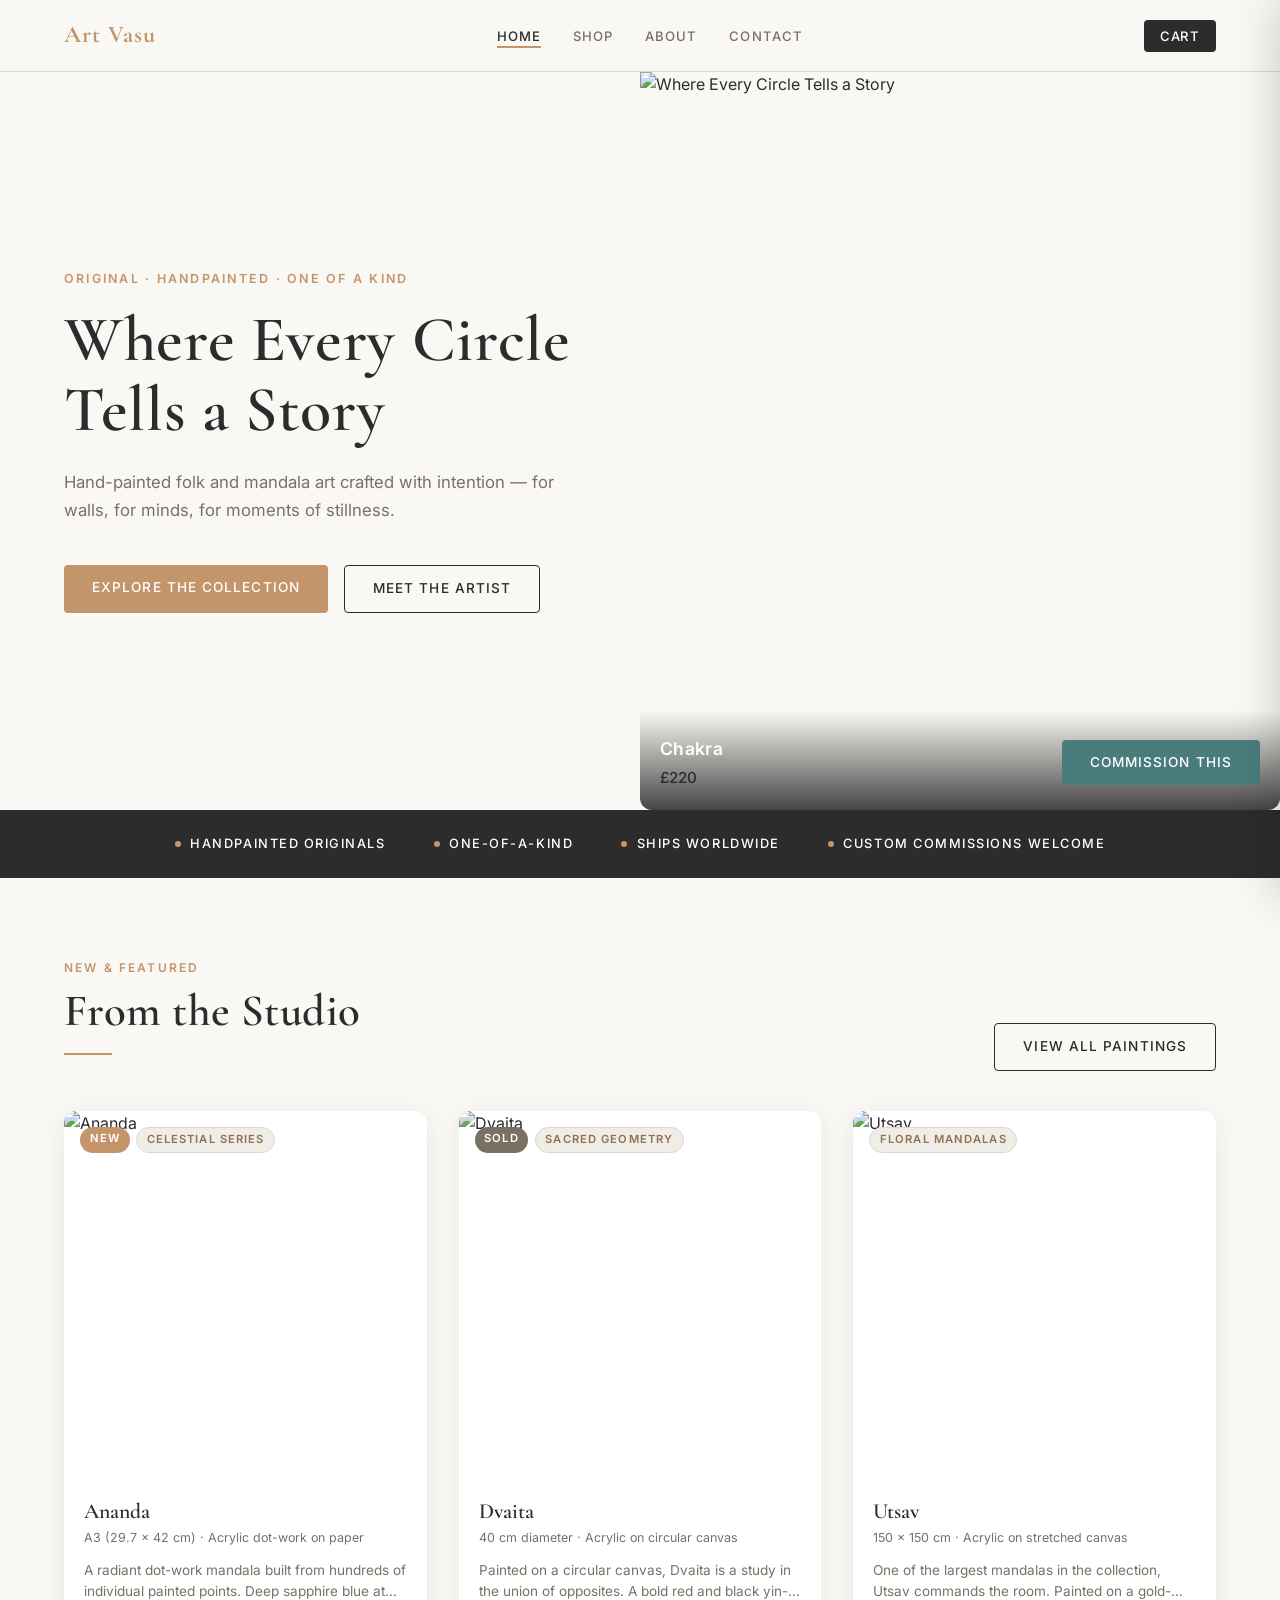
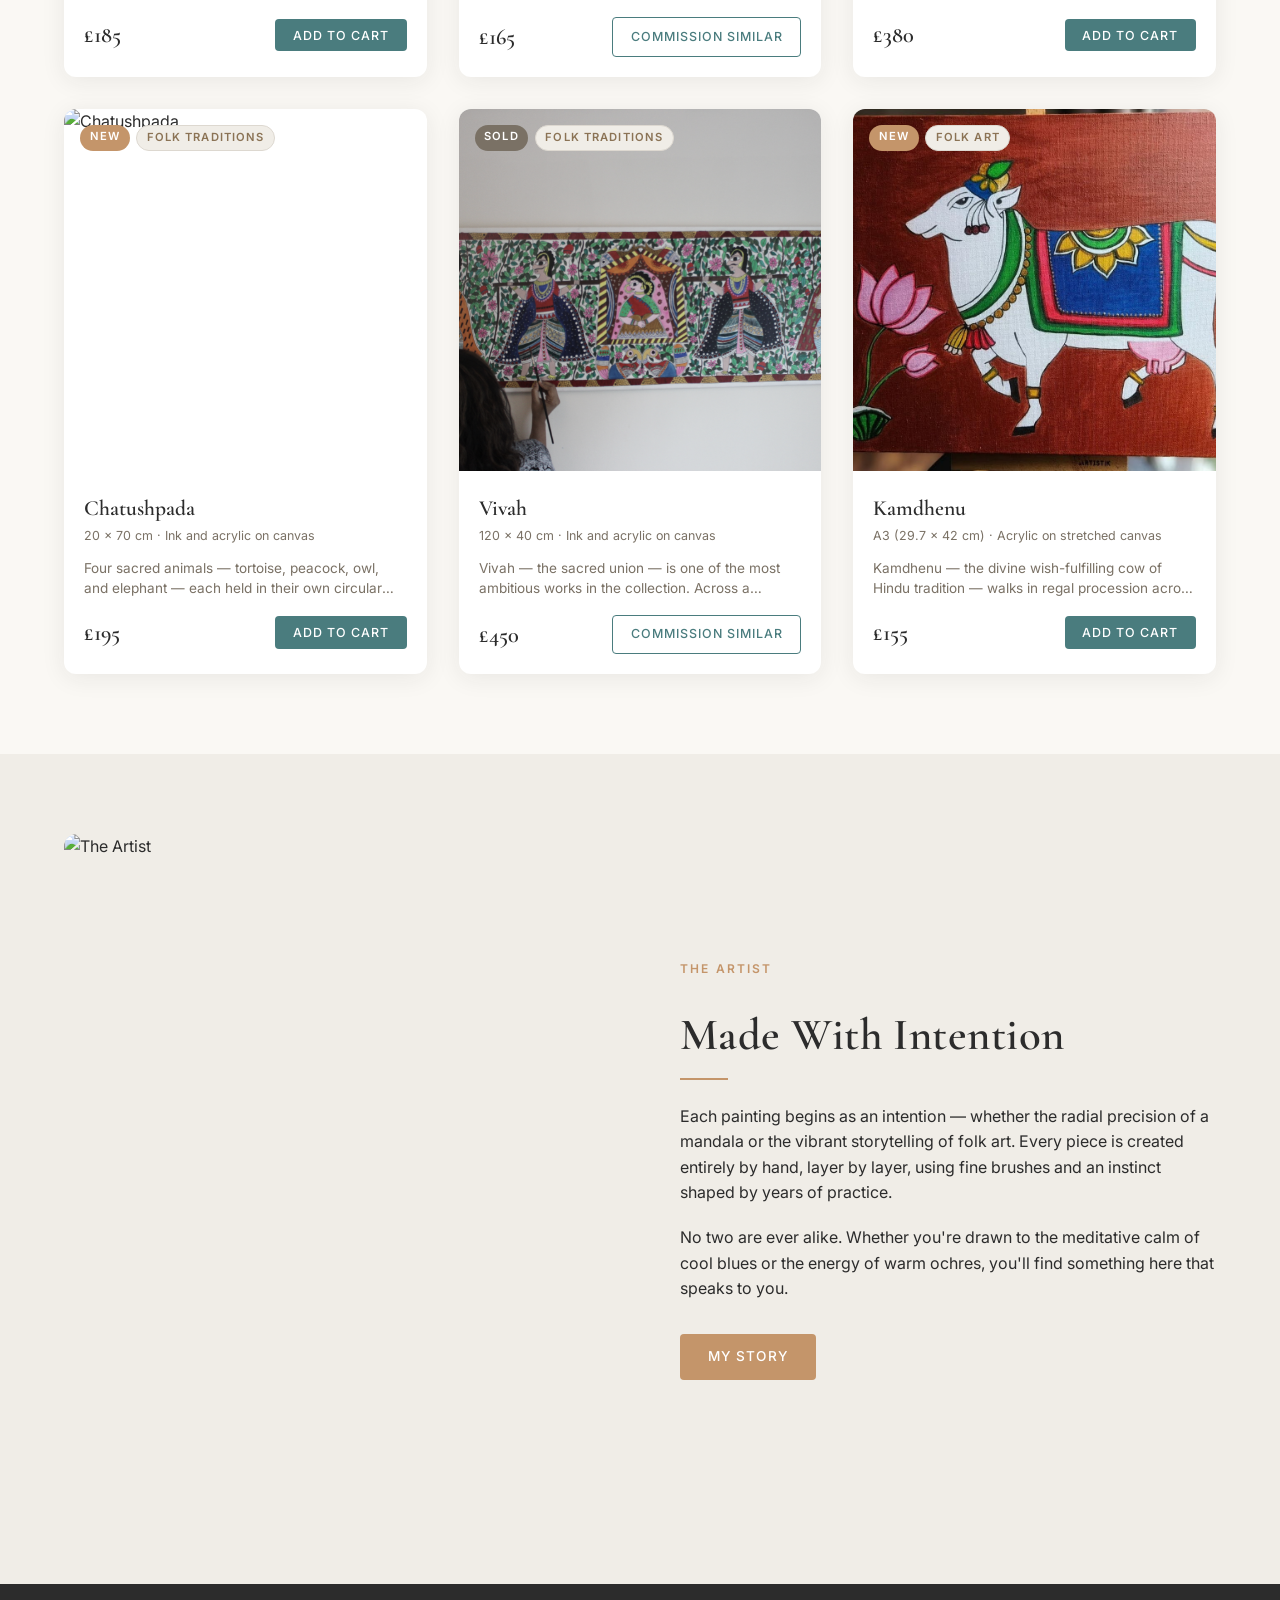
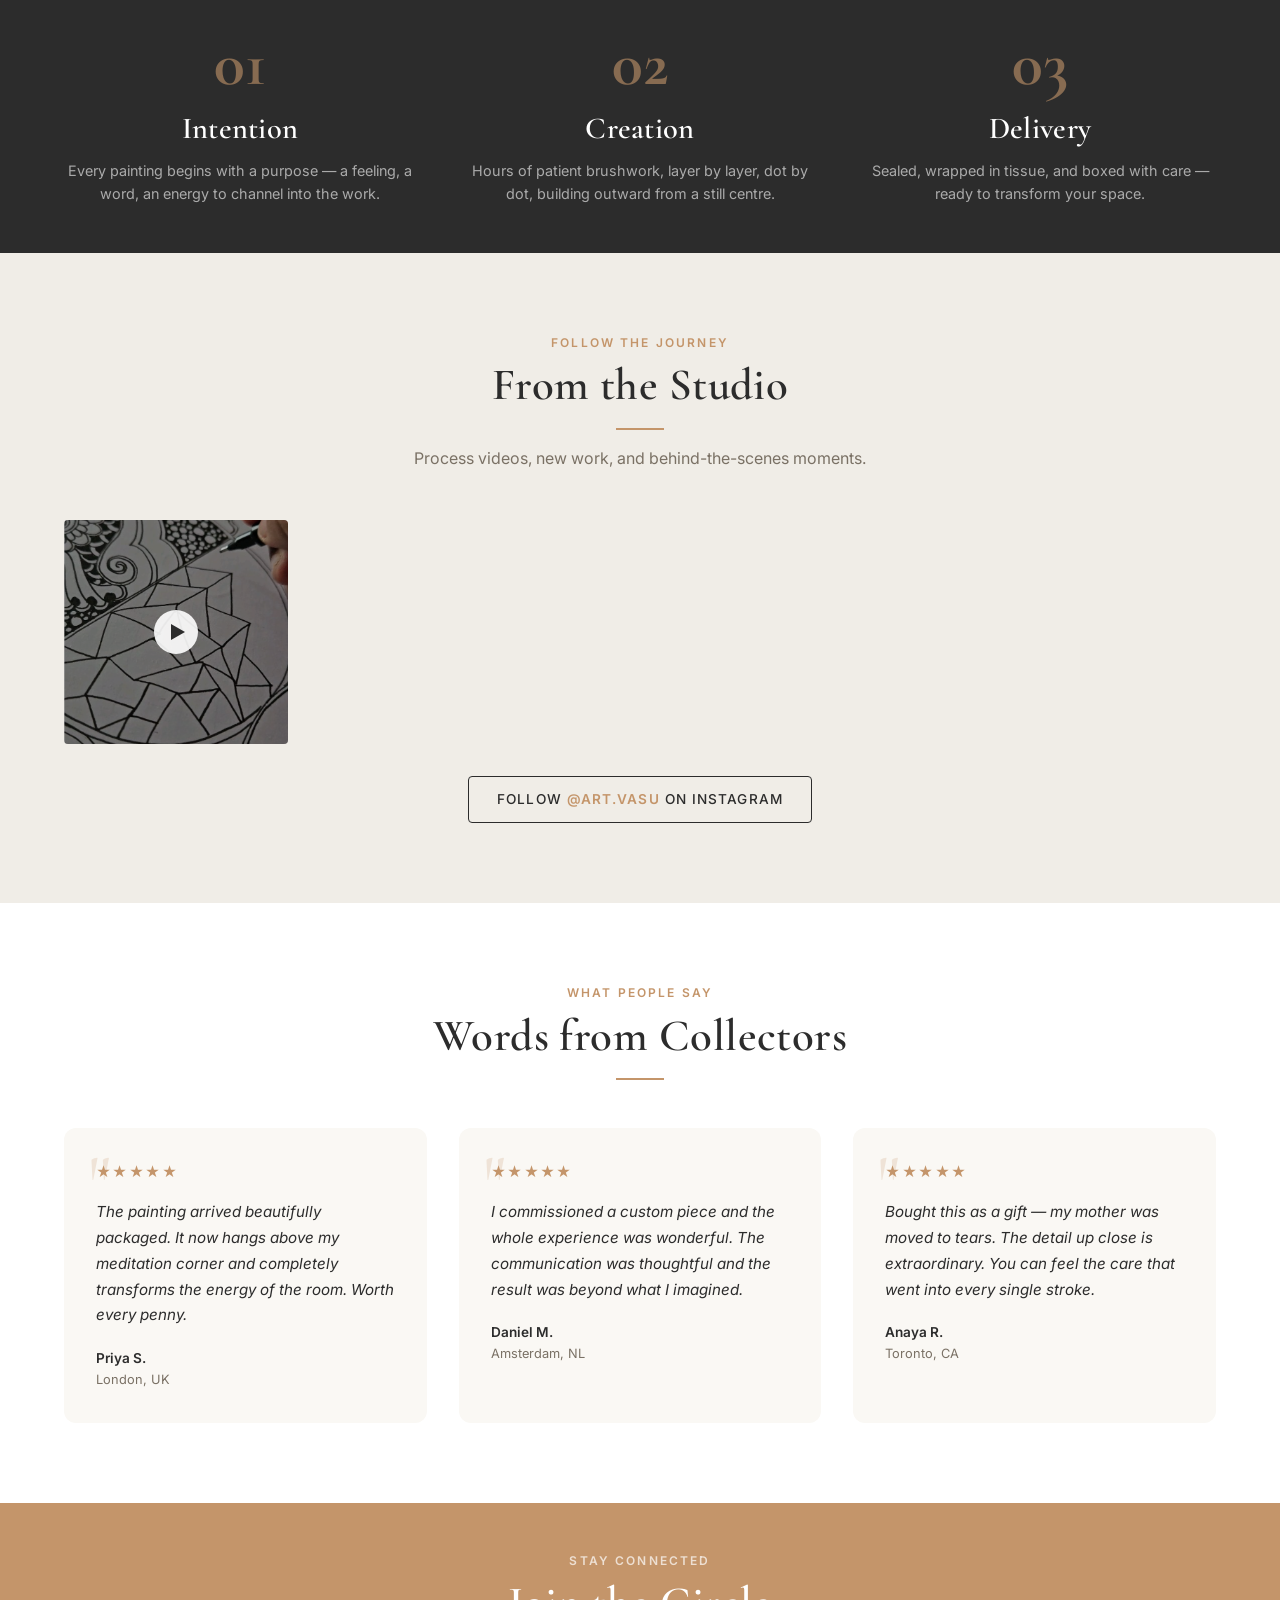
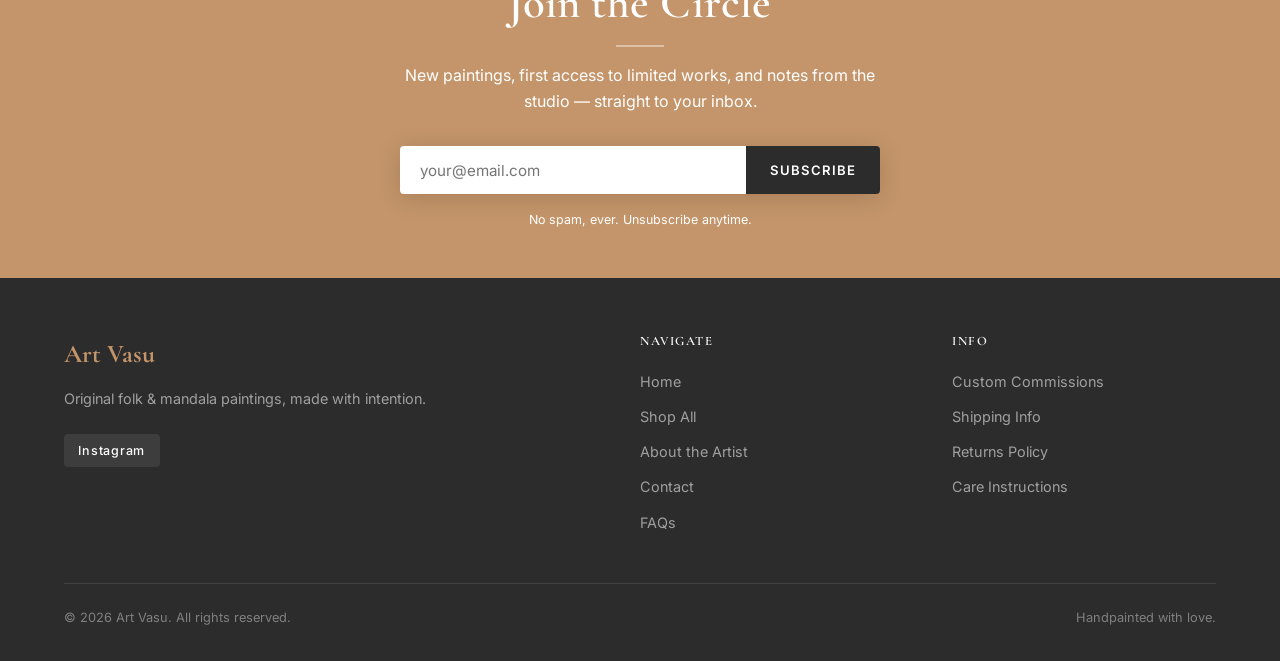
==== index.html @ 98ac6122 "Pre-populate contact form with painting details on Commission Similar click Co-Authored-By: Claude S" ====
<!DOCTYPE html>
<html lang="en">
<head>
  <meta charset="UTF-8">
  <meta name="viewport" content="width=device-width, initial-scale=1.0">
  <link rel="icon" type="image/svg+xml" href="favicon.svg">
  <title>Art Vasu — Hand-Painted Folk & Mandala Art</title>
  <meta name="description" content="Original hand-painted folk and mandala paintings by Vasu. One-of-a-kind art for your home. Ships worldwide.">
  <link rel="preconnect" href="https://fonts.googleapis.com">
  <link rel="preconnect" href="https://fonts.gstatic.com" crossorigin>
  <link href="https://fonts.googleapis.com/css2?family=Cormorant+Garamond:ital,wght@0,400;0,600;0,700;1,400;1,600&family=Inter:wght@400;500;600&display=swap" rel="stylesheet">
  <link rel="stylesheet" href="css/styles.css">
  <script src="https://identity.netlify.com/v1/netlify-identity-widget.js"></script>
</head>
<body>

<!-- ─── NAVIGATION ─────────────────────────────────────────── -->
<nav class="nav">
  <div class="nav__inner">
    <a href="index.html" class="nav__logo"><span>Art Vasu</span></a>
    <ul class="nav__links">
      <li><a href="index.html">Home</a></li>
      <li><a href="shop.html">Shop</a></li>
      <li><a href="about.html">About</a></li>
      <li><a href="contact.html">Contact</a></li>
    </ul>
    <div class="nav__actions">
      <button class="nav__cart-btn">
        <span>Cart</span>
        <span class="cart-count" data-count="0">0</span>
      </button>
      <button class="nav__burger" aria-label="Menu">
        <span></span><span></span><span></span>
      </button>
    </div>
  </div>
</nav>

<!-- Mobile nav -->
<div class="nav__mobile">
  <a href="index.html">Home</a>
  <a href="shop.html">Shop</a>
  <a href="about.html">About</a>
  <a href="contact.html">Contact</a>
  <button class="btn btn-teal" style="margin-top:1rem" onclick="document.querySelector('.nav__mobile').classList.remove('open');document.querySelector('.nav__cart-btn').click()">View Cart</button>
</div>

<div class="page-content">

  <!-- ─── HERO ───────────────────────────────────────────────── -->
  <section class="hero">
    <div class="hero__text">
      <p class="hero__eyebrow" id="hero-eyebrow">Original · Handpainted · One of a Kind</p>
      <h1 class="hero__title" id="hero-title">Where Every Circle Tells a Story</h1>
      <p class="hero__subtitle" id="hero-subtitle">Hand-painted folk and mandala art crafted with intention — for walls, for minds, for moments of stillness.</p>
      <div class="hero__ctas">
        <a href="shop.html" class="btn btn-primary">Explore the Collection</a>
        <a href="about.html" class="btn btn-secondary">Meet the Artist</a>
      </div>
    </div>
    <div class="hero__image">
      <div class="hero__painting"></div>
    </div>
  </section>

  <!-- ─── VALUE STRIP ─────────────────────────────────────────── -->
  <div class="value-strip">
    <div class="container">
      <div class="value-strip__inner" id="value-strip-inner">
        <div class="value-item"><div class="value-item__dot"></div>Handpainted Originals</div>
        <div class="value-item"><div class="value-item__dot"></div>One-of-a-Kind</div>
        <div class="value-item"><div class="value-item__dot"></div>Ships Worldwide</div>
        <div class="value-item"><div class="value-item__dot"></div>Custom Commissions Welcome</div>
      </div>
    </div>
  </div>

  <!-- ─── FEATURED PAINTINGS ──────────────────────────────────── -->
  <section class="section featured">
    <div class="container">
      <div class="section-header">
        <div class="section-header__left">
          <p class="section-header__label" id="featured-label">New &amp; Featured</p>
          <h2 id="featured-heading">From the Studio</h2>
          <div class="divider"></div>
        </div>
        <a href="shop.html" class="btn btn-secondary">View All Paintings</a>
      </div>
      <div class="paintings-grid" id="featured-grid">
        <!-- Rendered by JS -->
        <div style="color:var(--text-muted);font-size:0.9rem;padding:2rem 0;">Loading paintings…</div>
      </div>
    </div>
  </section>

  <!-- ─── ABOUT SNIPPET ────────────────────────────────────────── -->
  <section class="section about-snippet">
    <div class="container">
      <div class="about-snippet__inner">
        <div class="about-snippet__image" id="about-photo-wrap">
          <div class="about-snippet__img-placeholder">
            [ Your photo here ]
          </div>
        </div>
        <div class="about-snippet__text">
          <div class="section-header">
            <p class="section-header__label">The Artist</p>
            <h2 id="about-heading">Made With Intention</h2>
            <div class="divider"></div>
          </div>
          <p id="about-body-1">Each painting begins as an intention — whether the radial precision of a mandala or the vibrant storytelling of folk art. Every piece is created entirely by hand, layer by layer, using fine brushes and an instinct shaped by years of practice.</p>
          <p id="about-body-2">No two are ever alike. Whether you're drawn to the meditative calm of cool blues or the energy of warm ochres, you'll find something here that speaks to you.</p>
          <a href="about.html" class="btn btn-primary">My Story</a>
        </div>
      </div>
    </div>
  </section>

  <!-- ─── PROCESS STRIP ───────────────────────────────────────── -->
  <section class="section--tight process-strip">
    <div class="container">
      <div class="process-strip__inner" id="process-strip-inner">
        <div class="process-step">
          <div class="process-step__number">01</div>
          <h3>Intention</h3>
          <p>Every painting begins with a purpose — a feeling, a word, an energy to channel into the work.</p>
        </div>
        <div class="process-step">
          <div class="process-step__number">02</div>
          <h3>Creation</h3>
          <p>Hours of patient brushwork, layer by layer, dot by dot, building outward from a still centre.</p>
        </div>
        <div class="process-step">
          <div class="process-step__number">03</div>
          <h3>Delivery</h3>
          <p>Sealed, wrapped in tissue, and boxed with care — ready to transform your space.</p>
        </div>
      </div>
    </div>
  </section>

  <!-- ─── INSTAGRAM STRIP ──────────────────────────────────────── -->
  <section class="section instagram-strip">
    <div class="container">
      <div class="section-header text-center">
        <p class="section-header__label" id="instagram-label">Follow the Journey</p>
        <h2 id="instagram-heading">From the Studio</h2>
        <div class="divider divider--center"></div>
        <p class="text-muted" id="instagram-subtitle">Process videos, new work, and behind-the-scenes moments.</p>
      </div>
      <div class="instagram-grid" id="instagram-grid">
        <!-- Rendered by JS -->
      </div>
      <div class="instagram-strip__cta">
        <a href="https://www.instagram.com/art.vasu/" target="_blank" rel="noopener" class="btn btn-secondary">
          Follow <span class="instagram-strip__handle">@art.vasu</span> on Instagram
        </a>
      </div>
    </div>
  </section>

  <!-- ─── TESTIMONIALS ─────────────────────────────────────────── -->
  <section class="section testimonials">
    <div class="container">
      <div class="section-header text-center">
        <p class="section-header__label">What People Say</p>
        <h2>Words from Collectors</h2>
        <div class="divider divider--center"></div>
      </div>
      <div class="testimonials-grid" id="testimonials-grid">
        <div class="testimonial">
          <div class="testimonial__stars">★★★★★</div>
          <p class="testimonial__text">The painting arrived beautifully packaged. It now hangs above my meditation corner and completely transforms the energy of the room. Worth every penny.</p>
          <div class="testimonial__author">Priya S.</div>
          <div class="testimonial__location">London, UK</div>
        </div>
        <div class="testimonial">
          <div class="testimonial__stars">★★★★★</div>
          <p class="testimonial__text">I commissioned a custom piece and the whole experience was wonderful. The communication was thoughtful and the result was beyond what I imagined.</p>
          <div class="testimonial__author">Daniel M.</div>
          <div class="testimonial__location">Amsterdam, NL</div>
        </div>
        <div class="testimonial">
          <div class="testimonial__stars">★★★★★</div>
          <p class="testimonial__text">Bought this as a gift — my mother was moved to tears. The detail up close is extraordinary. You can feel the care that went into every single stroke.</p>
          <div class="testimonial__author">Anaya R.</div>
          <div class="testimonial__location">Toronto, CA</div>
        </div>
      </div>
    </div>
  </section>

  <!-- ─── NEWSLETTER ───────────────────────────────────────────── -->
  <section class="section--tight newsletter">
    <div class="container text-center">
      <p class="section-header__label" style="color:rgba(255,255,255,0.7)">Stay Connected</p>
      <h2 id="newsletter-heading">Join the Circle</h2>
      <div class="divider divider--center"></div>
      <p id="newsletter-subtitle">New paintings, first access to limited works, and notes from the studio — straight to your inbox.</p>
      <form class="newsletter__form">
        <input type="email" class="newsletter__input" placeholder="your@email.com" required>
        <button type="submit" class="newsletter__btn">Subscribe</button>
      </form>
      <p class="newsletter__note">No spam, ever. Unsubscribe anytime.</p>
    </div>
  </section>

</div><!-- /page-content -->

<!-- ─── FOOTER ───────────────────────────────────────────────── -->
<footer class="footer">
  <div class="container">
    <div class="footer__inner">
      <div>
        <div class="footer__brand-name"><span>Art Vasu</span></div>
        <p class="footer__tagline">Original folk & mandala paintings, made with intention.</p>
        <div class="footer__socials">
          <a href="https://www.instagram.com/art.vasu/" target="_blank" rel="noopener" class="footer__social-link">Instagram</a>
        </div>
      </div>
      <div class="footer__col">
        <h4>Navigate</h4>
        <ul>
          <li><a href="index.html">Home</a></li>
          <li><a href="shop.html">Shop All</a></li>
          <li><a href="about.html">About the Artist</a></li>
          <li><a href="contact.html">Contact</a></li>
          <li><a href="contact.html#faq">FAQs</a></li>
        </ul>
      </div>
      <div class="footer__col">
        <h4>Info</h4>
        <ul>
          <li><a href="contact.html">Custom Commissions</a></li>
          <li><a href="contact.html#faq">Shipping Info</a></li>
          <li><a href="contact.html#faq">Returns Policy</a></li>
          <li><a href="contact.html#faq">Care Instructions</a></li>
        </ul>
      </div>
    </div>
    <div class="footer__bottom">
      <span>© 2026 Art Vasu. All rights reserved.</span>
      <span>Handpainted with love.</span>
    </div>
  </div>
</footer>

<!-- ─── CART SIDEBAR ─────────────────────────────────────────── -->
<div class="cart-overlay"></div>
<aside class="cart-sidebar">
  <div class="cart-sidebar__header">
    <h2 class="cart-sidebar__title">Your Cart</h2>
    <button class="cart-close-btn">✕</button>
  </div>
  <div class="cart-items"></div>
  <div class="cart-sidebar__footer">
    <div class="cart-subtotal"><span>Subtotal</span><span>£0</span></div>
    <div class="cart-total">
      <span class="cart-total__label">Total</span>
      <span class="cart-total__amount">£0</span>
    </div>
    <button class="btn btn-teal cart-checkout-btn" onclick="showToast('Connect a payment provider (Stripe/PayPal) to enable checkout.')">
      Proceed to Checkout
    </button>
    <p class="cart-note">Shipping calculated at checkout · Secure payment</p>
  </div>
</aside>

<!-- ─── VIDEO MODAL ──────────────────────────────────────────── -->
<div class="video-modal" id="video-modal">
  <div class="video-modal__overlay" onclick="closeVideoModal()"></div>
  <div class="video-modal__content">
    <iframe id="video-modal-iframe" src="" frameborder="0" allow="autoplay; encrypted-media" allowfullscreen></iframe>
    <button class="video-modal__close" onclick="closeVideoModal()">✕</button>
  </div>
</div>

<script src="js/main.js"></script>
<script src="js/cms-loader.js"></script>
<script>
  // Load featured paintings on homepage
  async function loadFeatured() {
    try {
      const res = await fetch('data/paintings.json');
      const data = await res.json();
      const featured = data.paintings.filter(p => p.featured).slice(0, 6);
      const grid = document.getElementById('featured-grid');

      grid.innerHTML = featured.map(p => {
        const tags = [];
        if (p.new && p.available) tags.push(`<span class="tag tag--new">New</span>`);
        if (!p.available) tags.push(`<span class="tag tag--sold">Sold</span>`);
        tags.push(`<span class="tag tag--collection">${p.collection}</span>`);

        const imgEl = p.image
          ? `<img src="${p.image}" alt="${p.title}" class="painting-card__img-photo">`
          : `<div class="painting-card__img-bg" style="background:${p.gradient}"></div>`;

        const cartBtn = p.available
          ? `<button class="btn btn-teal painting-card__btn" onclick="addToCart(${JSON.stringify(p).replace(/"/g,'&quot;')})">Add to Cart</button>`
          : `<a href="contact.html?commission=${encodeURIComponent(p.title)}&collection=${encodeURIComponent(p.collection)}&size=${encodeURIComponent(p.size)}&medium=${encodeURIComponent(p.medium)}" class="btn btn-outline-teal painting-card__btn">Commission Similar</a>`;

        return `
          <div class="painting-card ${!p.available ? 'painting-card--sold' : ''}">
            <div class="painting-card__image">
              <a href="painting.html?id=${p.id}" class="painting-card__link">${imgEl}</a>
              <div class="painting-card__tags">${tags.join('')}</div>
            </div>
            <div class="painting-card__body">
              <a href="painting.html?id=${p.id}" class="painting-card__title-link">${p.title}</a>
              <div class="painting-card__meta">${p.size} · ${p.medium}</div>
              <div class="painting-card__inspiration">${p.inspiration}</div>
              <div class="painting-card__footer">
                <div class="painting-card__price">£${p.price}</div>
                ${cartBtn}
              </div>
            </div>
          </div>`;
      }).join('');
    } catch(e) {
      document.getElementById('featured-grid').innerHTML = '<p style="color:var(--text-muted)">Unable to load paintings.</p>';
    }
  }

  // Studio gallery — renders images and videos; falls back to gradient placeholders
  function renderStudioGallery(items) {
    const grid = document.getElementById('instagram-grid');
    if (!grid) return;

    if (!items || items.length === 0) {
      // Gradient placeholder fallback
      const gradients = [
        'radial-gradient(circle, #F4C97A, #C4956A, #4A7C7E)',
        'radial-gradient(circle, #e8f4f8, #4A7C7E, #2C2C2C)',
        'radial-gradient(circle, #fff3b0, #e8a000, #8B4513)',
        'radial-gradient(circle, #ffe4e8, #e8a0b0, #4a6741)',
        'radial-gradient(circle, #a8d8f0, #4a7cc8, #0a1a4a)',
      ];
      grid.innerHTML = gradients.map(g => `
        <a href="https://www.instagram.com/art.vasu/" target="_blank" rel="noopener" class="instagram-item">
          <div class="instagram-item__bg" style="background:${g}"></div>
        </a>`).join('');
      return;
    }

    grid.innerHTML = items.map(item => {
      const caption = item.caption
        ? `<div class="instagram-item__caption">${item.caption}</div>` : '';

      if (item.type === 'video') {
        const thumb = item.thumbnail
          ? `<img src="${item.thumbnail}" alt="${item.caption || 'Video'}" class="instagram-item__img">`
          : `<div class="instagram-item__bg" style="background:radial-gradient(circle,#4A7C7E,#2C2C2C)"></div>`;
        return `
          <div class="instagram-item instagram-item--video" onclick="openVideoModal('${item.url}')">
            ${thumb}
            <div class="instagram-item__play-overlay">
              <div class="instagram-item__play-icon"></div>
            </div>
            ${caption}
          </div>`;
      }

      return `
        <div class="instagram-item">
          <img src="${item.url}" alt="${item.caption || ''}" class="instagram-item__img">
          ${caption}
        </div>`;
    }).join('');
  }

  // Video modal
  function openVideoModal(embedUrl) {
    const modal = document.getElementById('video-modal');
    const iframe = document.getElementById('video-modal-iframe');
    if (!modal || !iframe) return;
    iframe.src = embedUrl + (embedUrl.includes('?') ? '&' : '?') + 'autoplay=1';
    modal.classList.add('open');
    document.body.style.overflow = 'hidden';
  }
  function closeVideoModal() {
    const modal = document.getElementById('video-modal');
    const iframe = document.getElementById('video-modal-iframe');
    if (modal) modal.classList.remove('open');
    if (iframe) iframe.src = '';
    document.body.style.overflow = '';
  }
  window.openVideoModal = openVideoModal;

  document.addEventListener('DOMContentLoaded', () => {
    loadFeatured();
    renderStudioGallery([]); // renders placeholders until home.json loads
  });
</script>
<script>
  fetch('data/home.json').then(r => r.json()).then(d => {
    // Hero
    document.getElementById('hero-eyebrow').textContent  = d.hero_eyebrow;
    document.getElementById('hero-title').textContent    = d.hero_title;
    document.getElementById('hero-subtitle').textContent = d.hero_subtitle;
    // Value strip
    if (d.value_strip) {
      document.getElementById('value-strip-inner').innerHTML =
        d.value_strip.map(item => `<div class="value-item"><div class="value-item__dot"></div>${item}</div>`).join('');
    }
    // Featured section header
    document.getElementById('featured-label').textContent   = d.featured_label;
    document.getElementById('featured-heading').textContent = d.featured_heading;
    // About snippet
    document.getElementById('about-heading').textContent = d.about_heading;
    document.getElementById('about-body-1').textContent  = d.about_body_1;
    document.getElementById('about-body-2').textContent  = d.about_body_2;
    if (d.about_photo) {
      document.getElementById('about-photo-wrap').innerHTML =
        `<img src="${d.about_photo}" alt="The Artist" style="width:100%;height:100%;object-fit:cover;border-radius:var(--radius-lg)">`;
    }
    // Process strip
    if (d.process_steps) {
      document.getElementById('process-strip-inner').innerHTML =
        d.process_steps.map((s, i) => `
          <div class="process-step">
            <div class="process-step__number">${String(i + 1).padStart(2, '0')}</div>
            <h3>${s.title}</h3>
            <p>${s.text}</p>
          </div>`).join('');
    }
    // Hero image (if set)
    if (d.hero_image) {
      const heroWrap = document.querySelector('.hero__painting');
      if (heroWrap) {
        heroWrap.style.background = 'none';
        heroWrap.classList.add('hero__painting--has-image');
        // Build overlay if a painting is linked
        const overlayPromise = d.hero_painting_id
          ? fetch('data/paintings.json').then(r => r.json()).then(pd => pd.paintings.find(p => p.id === d.hero_painting_id))
          : Promise.resolve(null);
        overlayPromise.then(p => {
          const overlayHtml = p ? `
            <div class="hero__painting-overlay">
              <div class="hero__painting-overlay-info">
                <span class="hero__painting-overlay-title">${p.title}</span>
                <span class="hero__painting-overlay-price">£${p.price}</span>
              </div>
              ${p.available
                ? `<button class="btn btn-teal hero__painting-overlay-btn" onclick="addToCart(${JSON.stringify(p).replace(/"/g,'&quot;')})">Add to Cart</button>`
                : `<a href="contact.html" class="btn btn-teal hero__painting-overlay-btn">Commission This</a>`}
            </div>` : '';
          heroWrap.innerHTML = `<img src="${d.hero_image}" alt="${d.hero_title}" style="width:100%;height:100%;object-fit:cover;border-radius:inherit;">${overlayHtml}`;
        });
      }
    }
    // Instagram section
    document.getElementById('instagram-label').textContent    = d.instagram_label;
    document.getElementById('instagram-heading').textContent  = d.instagram_heading;
    document.getElementById('instagram-subtitle').textContent = d.instagram_subtitle;
    // Studio gallery
    renderStudioGallery(d.studio_gallery || []);
    // Testimonials
    if (d.testimonials) {
      document.getElementById('testimonials-grid').innerHTML =
        d.testimonials.map(t => `
          <div class="testimonial">
            <div class="testimonial__stars">★★★★★</div>
            <p class="testimonial__text">${t.text}</p>
            <div class="testimonial__author">${t.author}</div>
            <div class="testimonial__location">${t.location}</div>
          </div>`).join('');
    }
    // Newsletter
    document.getElementById('newsletter-heading').textContent  = d.newsletter_heading;
    document.getElementById('newsletter-subtitle').textContent = d.newsletter_subtitle;
  });
</script>
<script>
  if (window.netlifyIdentity) {
    window.netlifyIdentity.on("init", user => {
      if (!user) {
        window.netlifyIdentity.on("login", () => {
          document.location.href = "/admin/";
        });
      }
    });
  }
</script>
</body>
</html>
---- css/styles.css ----
/* ============================================================
   MANDALA ART — MAIN STYLESHEET
   Palette: #FAF8F4 (bg) · #2C2C2C (text) · #8B7355 (taupe)
            #C4956A (terra) · #4A7C7E (teal)
   Fonts: Cormorant Garamond (headings) · Inter (body)
   ============================================================ */

/* ─── CSS CUSTOM PROPERTIES ─────────────────────────────────── */
:root {
  --bg:          #FAF8F4;
  --bg-soft:     #F0EDE7;
  --text:        #2C2C2C;
  --text-muted:  #7a7165;
  --taupe:       #8B7355;
  --terra:       #C4956A;
  --teal:        #4A7C7E;
  --teal-dark:   #356062;
  --white:       #FFFFFF;
  --border:      #ddd8d0;
  --shadow:      0 4px 24px rgba(44,44,44,0.08);
  --shadow-lg:   0 8px 48px rgba(44,44,44,0.14);
  --radius:      4px;
  --radius-lg:   12px;
  --max-w:       1200px;
  --nav-h:       72px;
  --transition:  0.3s ease;
}

/* ─── RESET & BASE ───────────────────────────────────────────── */
*, *::before, *::after { box-sizing: border-box; margin: 0; padding: 0; }

html { scroll-behavior: smooth; font-size: 16px; }

body {
  background: var(--bg);
  color: var(--text);
  font-family: 'Inter', sans-serif;
  line-height: 1.6;
  overflow-x: hidden;
}

img { display: block; max-width: 100%; height: auto; }
a { color: inherit; text-decoration: none; }
ul { list-style: none; }
button { cursor: pointer; border: none; background: none; font-family: inherit; }
input, textarea, select { font-family: inherit; }

/* ─── TYPOGRAPHY ─────────────────────────────────────────────── */
h1, h2, h3, h4, h5, h6 {
  font-family: 'Cormorant Garamond', serif;
  font-weight: 600;
  line-height: 1.15;
  letter-spacing: 0.01em;
}

h1 { font-size: clamp(2.4rem, 5vw, 4rem); }
h2 { font-size: clamp(1.8rem, 3.5vw, 2.8rem); }
h3 { font-size: clamp(1.3rem, 2.5vw, 1.9rem); }
h4 { font-size: 1.2rem; }

p { max-width: 65ch; }

.italic { font-style: italic; }
.text-muted { color: var(--text-muted); }
.text-center { text-align: center; }
.text-center p { margin-inline: auto; }

/* ─── UTILITIES ──────────────────────────────────────────────── */
.container { max-width: var(--max-w); margin-inline: auto; padding-inline: 1.5rem; }

.section { padding-block: 5rem; }
.section--tight { padding-block: 3rem; }

.btn {
  display: inline-block;
  padding: 0.75rem 1.75rem;
  font-family: 'Inter', sans-serif;
  font-size: 0.85rem;
  font-weight: 500;
  letter-spacing: 0.08em;
  text-transform: uppercase;
  border-radius: var(--radius);
  transition: all var(--transition);
}

.btn-primary {
  background: var(--terra);
  color: var(--white);
}
.btn-primary:hover { background: #b07d52; transform: translateY(-1px); box-shadow: 0 4px 16px rgba(196,149,106,0.35); }

.btn-secondary {
  background: transparent;
  color: var(--text);
  border: 1.5px solid var(--text);
}
.btn-secondary:hover { background: var(--text); color: var(--white); }

.btn-teal {
  background: var(--teal);
  color: var(--white);
}
.btn-teal:hover { background: var(--teal-dark); transform: translateY(-1px); }

.btn-outline-teal {
  background: transparent;
  color: var(--teal);
  border: 1.5px solid var(--teal);
}
.btn-outline-teal:hover { background: var(--teal); color: var(--white); }

.tag {
  display: inline-block;
  padding: 0.2rem 0.6rem;
  font-size: 0.7rem;
  font-weight: 600;
  letter-spacing: 0.1em;
  text-transform: uppercase;
  border-radius: 99px;
}

.tag--new { background: var(--terra); color: var(--white); }
.tag--sold { background: var(--text-muted); color: var(--white); }
.tag--collection { background: var(--bg-soft); color: var(--taupe); border: 1px solid var(--border); }

.divider {
  width: 48px;
  height: 2px;
  background: var(--terra);
  margin-block: 1rem;
}
.divider--center { margin-inline: auto; }

/* ─── NAVIGATION ─────────────────────────────────────────────── */
.nav {
  position: fixed;
  top: 0; left: 0; right: 0;
  height: var(--nav-h);
  background: rgba(250,248,244,0.95);
  backdrop-filter: blur(10px);
  border-bottom: 1px solid var(--border);
  z-index: 100;
  transition: box-shadow var(--transition);
}
.nav.scrolled { box-shadow: var(--shadow); }

.nav__inner {
  max-width: var(--max-w);
  margin-inline: auto;
  padding-inline: 1.5rem;
  height: 100%;
  display: flex;
  align-items: center;
  justify-content: space-between;
}

.nav__logo {
  font-family: 'Cormorant Garamond', serif;
  font-size: 1.5rem;
  font-weight: 700;
  letter-spacing: 0.04em;
  color: var(--text);
}
.nav__logo span { color: var(--terra); }

.nav__links {
  display: flex;
  gap: 2rem;
  align-items: center;
}

.nav__links a {
  font-size: 0.82rem;
  font-weight: 500;
  letter-spacing: 0.08em;
  text-transform: uppercase;
  color: var(--text-muted);
  transition: color var(--transition);
  position: relative;
}
.nav__links a::after {
  content: '';
  position: absolute;
  bottom: -4px; left: 0; right: 0;
  height: 1.5px;
  background: var(--terra);
  transform: scaleX(0);
  transition: transform var(--transition);
}
.nav__links a:hover, .nav__links a.active { color: var(--text); }
.nav__links a:hover::after, .nav__links a.active::after { transform: scaleX(1); }

.nav__actions { display: flex; align-items: center; gap: 1rem; }

.nav__cart-btn {
  position: relative;
  display: flex;
  align-items: center;
  gap: 0.4rem;
  padding: 0.5rem 1rem;
  background: var(--text);
  color: var(--white);
  border-radius: var(--radius);
  font-size: 0.82rem;
  font-weight: 500;
  letter-spacing: 0.06em;
  text-transform: uppercase;
  transition: background var(--transition);
}
.nav__cart-btn:hover { background: var(--taupe); }

.cart-count {
  display: inline-flex;
  align-items: center;
  justify-content: center;
  width: 18px;
  height: 18px;
  background: var(--terra);
  color: var(--white);
  font-size: 0.65rem;
  font-weight: 700;
  border-radius: 50%;
}
.cart-count[data-count="0"] { display: none; }

.nav__burger {
  display: none;
  flex-direction: column;
  gap: 5px;
  padding: 4px;
}
.nav__burger span {
  display: block;
  width: 22px;
  height: 2px;
  background: var(--text);
  border-radius: 2px;
  transition: all var(--transition);
}

/* Mobile nav */
.nav__mobile {
  display: none;
  position: fixed;
  inset: var(--nav-h) 0 0 0;
  background: var(--bg);
  flex-direction: column;
  align-items: center;
  justify-content: center;
  gap: 2rem;
  z-index: 99;
}
.nav__mobile a {
  font-family: 'Cormorant Garamond', serif;
  font-size: 2rem;
  font-weight: 600;
  color: var(--text);
  transition: color var(--transition);
}
.nav__mobile a:hover { color: var(--terra); }
.nav__mobile.open { display: flex; }

/* Page offset for fixed nav */
.page-content { padding-top: var(--nav-h); }

/* ─── HERO ───────────────────────────────────────────────────── */
.hero {
  min-height: calc(90vh - var(--nav-h));
  display: grid;
  grid-template-columns: 1fr 1fr;
  gap: 0;
  overflow: hidden;
}

.hero__text {
  display: flex;
  flex-direction: column;
  justify-content: center;
  padding: 4rem 3rem 4rem 1.5rem;
  max-width: 600px;
  margin-inline-start: auto;
}

.hero__eyebrow {
  font-size: 0.78rem;
  font-weight: 600;
  letter-spacing: 0.18em;
  text-transform: uppercase;
  color: var(--terra);
  margin-bottom: 1rem;
}

.hero__title {
  font-size: clamp(2.8rem, 5vw, 4.5rem);
  line-height: 1.08;
  margin-bottom: 1.5rem;
}

.hero__subtitle {
  font-size: 1.05rem;
  color: var(--text-muted);
  line-height: 1.7;
  margin-bottom: 2.5rem;
}

.hero__ctas { display: flex; gap: 1rem; flex-wrap: wrap; }

.hero__image {
  position: relative;
  overflow: hidden;
}

.hero__painting {
  width: 100%;
  height: 100%;
  min-height: 500px;
  background: radial-gradient(circle at 50% 50%,
    #F4C97A 0%, #C4956A 20%, #8B4513 42%,
    #4A7C7E 65%, #2a5a5c 82%, #1a3a3a 100%);
  display: flex;
  align-items: center;
  justify-content: center;
  position: relative;
}

.hero__painting::after {
  content: '';
  position: absolute;
  inset: 0;
  background: url("data:image/svg+xml,%3Csvg width='400' height='400' viewBox='0 0 400 400' xmlns='http://www.w3.org/2000/svg'%3E%3Ccircle cx='200' cy='200' r='180' fill='none' stroke='rgba(255,255,255,0.12)' stroke-width='1'/%3E%3Ccircle cx='200' cy='200' r='140' fill='none' stroke='rgba(255,255,255,0.1)' stroke-width='1'/%3E%3Ccircle cx='200' cy='200' r='100' fill='none' stroke='rgba(255,255,255,0.12)' stroke-width='1'/%3E%3Ccircle cx='200' cy='200' r='60' fill='none' stroke='rgba(255,255,255,0.15)' stroke-width='1.5'/%3E%3Ccircle cx='200' cy='200' r='30' fill='none' stroke='rgba(255,255,255,0.2)' stroke-width='2'/%3E%3C/svg%3E") center/cover no-repeat;
}

/* ─── VALUE STRIP ────────────────────────────────────────────── */
.value-strip {
  background: var(--text);
  color: var(--white);
  padding-block: 1.5rem;
}

.value-strip__inner {
  display: flex;
  justify-content: center;
  gap: 3rem;
  flex-wrap: wrap;
}

.value-item {
  display: flex;
  align-items: center;
  gap: 0.6rem;
  font-size: 0.8rem;
  font-weight: 500;
  letter-spacing: 0.12em;
  text-transform: uppercase;
}
.value-item__dot {
  width: 6px;
  height: 6px;
  background: var(--terra);
  border-radius: 50%;
}

/* ─── SECTION HEADERS ────────────────────────────────────────── */
.section-header { margin-bottom: 3rem; }
.section-header.text-center .divider { margin-inline: auto; }
.section-header__label {
  font-size: 0.75rem;
  font-weight: 600;
  letter-spacing: 0.18em;
  text-transform: uppercase;
  color: var(--terra);
  margin-bottom: 0.5rem;
}

/* ─── PAINTING CARDS ─────────────────────────────────────────── */
.paintings-grid {
  display: grid;
  grid-template-columns: repeat(auto-fill, minmax(280px, 1fr));
  gap: 2rem;
}

.painting-card {
  background: var(--white);
  border-radius: var(--radius-lg);
  overflow: hidden;
  box-shadow: var(--shadow);
  transition: transform var(--transition), box-shadow var(--transition);
}
.painting-card:hover { transform: translateY(-4px); box-shadow: var(--shadow-lg); }

.painting-card__image {
  aspect-ratio: 1;
  position: relative;
  overflow: hidden;
}

.painting-card__img-bg {
  width: 100%;
  height: 100%;
  min-height: 260px;
  transition: transform 0.5s ease;
}
.painting-card:hover .painting-card__img-bg { transform: scale(1.04); }

.painting-card__img-photo {
  width: 100%;
  height: 100%;
  min-height: 260px;
  object-fit: cover;
  display: block;
  transition: transform 0.5s ease;
}
.painting-card:hover .painting-card__img-photo { transform: scale(1.04); }

.painting-card__tags {
  position: absolute;
  top: 1rem;
  left: 1rem;
  display: flex;
  gap: 0.4rem;
  flex-wrap: wrap;
}

.painting-card__body { padding: 1.25rem; }

.painting-card__title {
  font-family: 'Cormorant Garamond', serif;
  font-size: 1.35rem;
  font-weight: 600;
  margin-bottom: 0.2rem;
}
.painting-card__meta {
  font-size: 0.78rem;
  color: var(--text-muted);
  margin-bottom: 0.75rem;
}
.painting-card__inspiration {
  font-size: 0.85rem;
  color: var(--text-muted);
  line-height: 1.5;
  margin-bottom: 1rem;
  display: -webkit-box;
  -webkit-line-clamp: 2;
  -webkit-box-orient: vertical;
  overflow: hidden;
}

.painting-card__footer {
  display: flex;
  align-items: center;
  justify-content: space-between;
  gap: 0.75rem;
}

.painting-card__price {
  font-family: 'Cormorant Garamond', serif;
  font-size: 1.4rem;
  font-weight: 600;
}

.painting-card__btn {
  padding: 0.55rem 1.1rem;
  font-size: 0.78rem;
}

.painting-card--sold .painting-card__img-bg { filter: grayscale(0.4); }
.painting-card--sold .painting-card__img-photo { filter: grayscale(0.4); }

/* ─── FEATURED SECTION ───────────────────────────────────────── */
.featured { background: var(--bg); }
.featured .section-header { display: flex; align-items: flex-end; justify-content: space-between; flex-wrap: wrap; gap: 1rem; margin-bottom: 2.5rem; }
.featured .section-header__left { margin-bottom: 0; }

/* ─── ABOUT SNIPPET ──────────────────────────────────────────── */
.about-snippet {
  background: var(--bg-soft);
}

.about-snippet__inner {
  display: grid;
  grid-template-columns: 1fr 1fr;
  gap: 5rem;
  align-items: center;
}

.about-snippet__image {
  border-radius: var(--radius-lg);
  overflow: hidden;
  aspect-ratio: 4/5;
}

.about-snippet__img-placeholder {
  width: 100%;
  height: 100%;
  min-height: 400px;
  background: radial-gradient(ellipse at 30% 30%,
    #C4956A 0%, #8B7355 35%, #4A7C7E 70%, #2C2C2C 100%);
  display: flex;
  align-items: center;
  justify-content: center;
  color: rgba(255,255,255,0.3);
  font-family: 'Cormorant Garamond', serif;
  font-size: 1rem;
  letter-spacing: 0.1em;
}

.about-snippet__text .section-header { margin-bottom: 1.5rem; }
.about-snippet__text p { margin-bottom: 1.2rem; }
.about-snippet__text p:last-of-type { margin-bottom: 2rem; }

/* ─── PROCESS STRIP ──────────────────────────────────────────── */
.process-strip { background: var(--text); color: var(--white); }

.process-strip__inner {
  display: grid;
  grid-template-columns: repeat(3, 1fr);
  gap: 3rem;
}

.process-step { text-align: center; }
.process-step__number {
  font-family: 'Cormorant Garamond', serif;
  font-size: 4rem;
  font-weight: 700;
  color: var(--terra);
  line-height: 1;
  margin-bottom: 1rem;
  opacity: 0.6;
}
.process-step h3 { color: var(--white); margin-bottom: 0.75rem; }
.process-step p { color: rgba(255,255,255,0.6); font-size: 0.9rem; margin-inline: auto; }

/* ─── INSTAGRAM STRIP ────────────────────────────────────────── */
.instagram-strip { background: var(--bg-soft); }
.instagram-strip .section-header { text-align: center; }

.instagram-grid {
  display: grid;
  grid-template-columns: repeat(5, 1fr);
  gap: 0.5rem;
}

.instagram-item {
  aspect-ratio: 1;
  border-radius: var(--radius);
  overflow: hidden;
  cursor: pointer;
  position: relative;
}

.instagram-item__bg {
  width: 100%;
  height: 100%;
  transition: transform 0.4s ease;
}

.instagram-item::after {
  content: '♡';
  position: absolute;
  inset: 0;
  background: rgba(44,44,44,0.5);
  display: flex;
  align-items: center;
  justify-content: center;
  color: white;
  font-size: 1.5rem;
  opacity: 0;
  transition: opacity var(--transition);
}
.instagram-item:hover::after { opacity: 1; }
.instagram-item:hover .instagram-item__bg { transform: scale(1.06); }

.instagram-strip__cta { text-align: center; margin-top: 2rem; }
.instagram-strip__handle { color: var(--terra); font-weight: 600; }

/* ─── TESTIMONIALS ───────────────────────────────────────────── */
.testimonials { background: var(--white); }

.testimonials-grid {
  display: grid;
  grid-template-columns: repeat(3, 1fr);
  gap: 2rem;
}

.testimonial {
  background: var(--bg);
  border-radius: var(--radius-lg);
  padding: 2rem;
  position: relative;
}
.testimonial::before {
  content: '"';
  position: absolute;
  top: 1rem;
  left: 1.5rem;
  font-family: 'Cormorant Garamond', serif;
  font-size: 5rem;
  color: var(--terra);
  opacity: 0.2;
  line-height: 1;
}

.testimonial__stars {
  color: var(--terra);
  font-size: 0.9rem;
  margin-bottom: 1rem;
  letter-spacing: 0.1em;
}

.testimonial__text {
  font-size: 0.95rem;
  line-height: 1.7;
  color: var(--text);
  margin-bottom: 1.25rem;
  font-style: italic;
}

.testimonial__author { font-weight: 600; font-size: 0.85rem; }
.testimonial__location { font-size: 0.8rem; color: var(--text-muted); }

/* ─── NEWSLETTER ─────────────────────────────────────────────── */
.newsletter { background: var(--terra); color: var(--white); text-align: center; }
.newsletter h2, .newsletter p { color: var(--white); }
.newsletter .divider { background: rgba(255,255,255,0.4); margin-inline: auto; }
#newsletter-subtitle { max-width: 480px; margin-inline: auto; }

.newsletter__form {
  display: flex;
  max-width: 480px;
  margin: 2rem auto 0;
  gap: 0;
  border-radius: var(--radius);
  overflow: hidden;
  box-shadow: 0 4px 24px rgba(0,0,0,0.15);
}
.newsletter__input {
  flex: 1;
  padding: 0.9rem 1.25rem;
  border: none;
  outline: none;
  font-size: 0.95rem;
  background: var(--white);
  color: var(--text);
}
.newsletter__btn {
  padding: 0.9rem 1.5rem;
  background: var(--text);
  color: var(--white);
  font-size: 0.82rem;
  font-weight: 600;
  letter-spacing: 0.08em;
  text-transform: uppercase;
  transition: background var(--transition);
  white-space: nowrap;
}
.newsletter__btn:hover { background: #444; }
.newsletter__note { font-size: 0.78rem; color: rgba(255,255,255,0.7); margin-top: 1rem; }

/* ─── FOOTER ─────────────────────────────────────────────────── */
.footer {
  background: var(--text);
  color: var(--white);
  padding-block: 3.5rem 2rem;
}

.footer__inner {
  display: grid;
  grid-template-columns: 2fr 1fr 1fr;
  gap: 3rem;
  margin-bottom: 3rem;
}

.footer__brand-name {
  font-family: 'Cormorant Garamond', serif;
  font-size: 1.6rem;
  font-weight: 700;
  margin-bottom: 0.75rem;
}
.footer__brand-name span { color: var(--terra); }
.footer__tagline { font-size: 0.9rem; color: rgba(255,255,255,0.55); margin-bottom: 1.5rem; }

.footer__socials { display: flex; gap: 0.75rem; flex-wrap: wrap; }
.footer__social-link {
  display: inline-block;
  padding: 0.4rem 0.9rem;
  background: rgba(255,255,255,0.08);
  border-radius: var(--radius);
  font-size: 0.78rem;
  font-weight: 500;
  letter-spacing: 0.06em;
  transition: background var(--transition);
}
.footer__social-link:hover { background: var(--terra); }

.footer__col h4 {
  color: var(--white);
  font-size: 0.8rem;
  font-weight: 600;
  letter-spacing: 0.12em;
  text-transform: uppercase;
  margin-bottom: 1.25rem;
}
.footer__col ul { display: flex; flex-direction: column; gap: 0.6rem; }
.footer__col a { font-size: 0.9rem; color: rgba(255,255,255,0.55); transition: color var(--transition); }
.footer__col a:hover { color: var(--terra); }

.footer__bottom {
  border-top: 1px solid rgba(255,255,255,0.1);
  padding-top: 1.5rem;
  display: flex;
  justify-content: space-between;
  align-items: center;
  flex-wrap: wrap;
  gap: 0.5rem;
  font-size: 0.8rem;
  color: rgba(255,255,255,0.4);
}

/* ─── CART SIDEBAR ───────────────────────────────────────────── */
.cart-overlay {
  position: fixed;
  inset: 0;
  background: rgba(44,44,44,0.5);
  z-index: 200;
  opacity: 0;
  pointer-events: none;
  transition: opacity var(--transition);
}
.cart-overlay.open { opacity: 1; pointer-events: all; }

.cart-sidebar {
  position: fixed;
  top: 0; right: 0; bottom: 0;
  width: min(420px, 100vw);
  background: var(--bg);
  z-index: 201;
  transform: translateX(100%);
  transition: transform 0.35s cubic-bezier(0.4,0,0.2,1);
  display: flex;
  flex-direction: column;
  box-shadow: -8px 0 40px rgba(0,0,0,0.15);
}
.cart-sidebar.open { transform: translateX(0); }

.cart-sidebar__header {
  display: flex;
  align-items: center;
  justify-content: space-between;
  padding: 1.5rem;
  border-bottom: 1px solid var(--border);
}
.cart-sidebar__title {
  font-family: 'Cormorant Garamond', serif;
  font-size: 1.5rem;
  font-weight: 600;
}
.cart-close-btn {
  width: 32px; height: 32px;
  display: flex; align-items: center; justify-content: center;
  border-radius: 50%;
  font-size: 1.1rem;
  color: var(--text-muted);
  transition: all var(--transition);
}
.cart-close-btn:hover { background: var(--bg-soft); color: var(--text); }

.cart-items { flex: 1; overflow-y: auto; padding: 1.5rem; }

.cart-empty {
  text-align: center;
  padding: 3rem 1rem;
}
.cart-empty__icon { font-size: 3rem; margin-bottom: 1rem; opacity: 0.3; }
.cart-empty p { color: var(--text-muted); font-size: 0.9rem; }

.cart-item {
  display: grid;
  grid-template-columns: 70px 1fr auto;
  gap: 1rem;
  align-items: start;
  padding-block: 1rem;
  border-bottom: 1px solid var(--border);
}

.cart-item__img {
  width: 70px; height: 70px;
  border-radius: var(--radius);
  overflow: hidden;
}
.cart-item__img-bg { width: 100%; height: 100%; }

.cart-item__name {
  font-family: 'Cormorant Garamond', serif;
  font-size: 1.05rem;
  font-weight: 600;
  margin-bottom: 0.2rem;
}
.cart-item__meta { font-size: 0.78rem; color: var(--text-muted); }
.cart-item__price { font-weight: 600; font-size: 0.95rem; }

.cart-item__remove {
  font-size: 0.75rem;
  color: var(--text-muted);
  text-decoration: underline;
  margin-top: 0.4rem;
  display: block;
  cursor: pointer;
}
.cart-item__remove:hover { color: #c00; }

.cart-sidebar__footer {
  border-top: 1px solid var(--border);
  padding: 1.5rem;
}
.cart-subtotal {
  display: flex;
  justify-content: space-between;
  align-items: center;
  margin-bottom: 0.5rem;
  font-size: 0.85rem;
  color: var(--text-muted);
}
.cart-total {
  display: flex;
  justify-content: space-between;
  align-items: center;
  margin-bottom: 1.5rem;
}
.cart-total__label {
  font-family: 'Cormorant Garamond', serif;
  font-size: 1.2rem;
  font-weight: 600;
}
.cart-total__amount {
  font-family: 'Cormorant Garamond', serif;
  font-size: 1.5rem;
  font-weight: 700;
  color: var(--terra);
}
.cart-checkout-btn { width: 100%; padding: 1rem; font-size: 0.9rem; border-radius: var(--radius); }
.cart-note { text-align: center; font-size: 0.75rem; color: var(--text-muted); margin-top: 0.75rem; }

/* ─── TOAST NOTIFICATIONS ────────────────────────────────────── */
.toast-container {
  position: fixed;
  bottom: 2rem;
  left: 50%;
  transform: translateX(-50%);
  z-index: 300;
  display: flex;
  flex-direction: column;
  gap: 0.5rem;
  pointer-events: none;
}

.toast {
  background: var(--text);
  color: var(--white);
  padding: 0.75rem 1.5rem;
  border-radius: 99px;
  font-size: 0.85rem;
  font-weight: 500;
  box-shadow: 0 4px 24px rgba(0,0,0,0.2);
  animation: toastIn 0.3s ease, toastOut 0.3s ease 2.5s forwards;
  white-space: nowrap;
  border-left: 3px solid var(--terra);
}

@keyframes toastIn { from { opacity: 0; transform: translateY(12px); } to { opacity: 1; transform: translateY(0); } }
@keyframes toastOut { to { opacity: 0; transform: translateY(-8px); } }

/* ─── SHOP PAGE ──────────────────────────────────────────────── */
.shop-hero {
  background: var(--bg-soft);
  padding-block: 4rem 3rem;
  text-align: center;
}
.shop-hero p { margin-inline: auto; color: var(--text-muted); }

.shop-filters {
  background: var(--white);
  border-bottom: 1px solid var(--border);
  padding-block: 1.25rem;
  position: sticky;
  top: var(--nav-h);
  z-index: 50;
}
.filter-toggle-btn {
  display: none;
}

.shop-filters__inner {
  display: flex;
  gap: 0.75rem;
  align-items: center;
  flex-wrap: nowrap;
}

.filter-group { display: flex; align-items: center; gap: 0.5rem; }
.filter-label { font-size: 0.75rem; font-weight: 600; letter-spacing: 0.1em; text-transform: uppercase; color: var(--text-muted); }

.filter-select, .sort-select {
  padding: 0.45rem 0.9rem;
  border: 1.5px solid var(--border);
  border-radius: var(--radius);
  font-size: 0.82rem;
  color: var(--text);
  background: var(--bg);
  outline: none;
  cursor: pointer;
  transition: border-color var(--transition);
}
.filter-select:focus, .sort-select:focus { border-color: var(--teal); }

.filter-btn {
  padding: 0.45rem 1rem;
  border: 1.5px solid var(--border);
  border-radius: var(--radius);
  font-size: 0.78rem;
  font-weight: 500;
  letter-spacing: 0.06em;
  color: var(--text-muted);
  background: var(--bg);
  transition: all var(--transition);
}
.filter-btn:hover, .filter-btn.active {
  border-color: var(--terra);
  color: var(--terra);
  background: rgba(196,149,106,0.06);
}

.shop-filters__sort { margin-left: auto; display: flex; align-items: center; gap: 0.5rem; }

.shop-results-count { font-size: 0.82rem; color: var(--text-muted); margin-bottom: 1.5rem; }

.shop-grid-section { padding-block: 3rem; }
.no-results { text-align: center; padding: 4rem; color: var(--text-muted); }

/* ─── ABOUT PAGE ─────────────────────────────────────────────── */
.about-hero {
  background: var(--text);
  color: var(--white);
  padding-block: 5rem;
  text-align: center;
}
.about-hero h1, .about-hero p { color: var(--white); }
.about-hero .divider { background: var(--terra); margin-inline: auto; }

.about-story__inner {
  display: grid;
  grid-template-columns: 1fr 1fr;
  gap: 5rem;
  align-items: center;
}
.about-story__text h2 { margin-bottom: 1rem; }
.about-story__text p { margin-bottom: 1.25rem; color: var(--text-muted); }

.about-photo {
  border-radius: var(--radius-lg);
  overflow: hidden;
  aspect-ratio: 4/5;
}
.about-photo-placeholder {
  width: 100%; height: 100%; min-height: 450px;
  background: linear-gradient(135deg, #C4956A 0%, #8B7355 40%, #4A7C7E 100%);
  display: flex; align-items: center; justify-content: center;
  color: rgba(255,255,255,0.4);
  font-family: 'Cormorant Garamond', serif;
  font-size: 0.9rem;
  letter-spacing: 0.15em;
  text-align: center;
  flex-direction: column;
  gap: 0.5rem;
}

.about-philosophy { background: var(--bg-soft); }
.about-philosophy blockquote {
  font-family: 'Cormorant Garamond', serif;
  font-size: clamp(1.5rem, 3vw, 2.2rem);
  font-style: italic;
  line-height: 1.4;
  max-width: 700px;
  margin-inline: auto;
  text-align: center;
  color: var(--text);
}
.about-philosophy blockquote cite {
  display: block;
  font-family: 'Inter', sans-serif;
  font-size: 0.85rem;
  font-style: normal;
  font-weight: 500;
  letter-spacing: 0.1em;
  color: var(--terra);
  margin-top: 1.5rem;
  text-transform: uppercase;
}

.process-steps {
  display: grid;
  grid-template-columns: repeat(auto-fit, minmax(200px, 1fr));
  gap: 2.5rem;
}
.process-card {
  text-align: center;
  padding: 2rem 1.5rem;
  background: var(--white);
  border-radius: var(--radius-lg);
  box-shadow: var(--shadow);
}
.process-card__icon { font-size: 2.5rem; margin-bottom: 1rem; }
.process-card h3 { font-size: 1.2rem; margin-bottom: 0.75rem; }
.process-card p { font-size: 0.88rem; color: var(--text-muted); margin-inline: auto; }

.about-facts {
  background: var(--text);
  color: var(--white);
}
.about-facts h2 { color: var(--white); text-align: center; margin-bottom: 3rem; }

.facts-grid {
  display: grid;
  grid-template-columns: repeat(auto-fill, minmax(200px, 1fr));
  gap: 1.5rem;
}
.fact-item {
  background: rgba(255,255,255,0.06);
  border-radius: var(--radius-lg);
  padding: 1.5rem;
  text-align: center;
}
.fact-item__label {
  font-size: 0.72rem;
  letter-spacing: 0.14em;
  text-transform: uppercase;
  color: var(--terra);
  font-weight: 600;
  margin-bottom: 0.5rem;
}
.fact-item__value { font-size: 0.95rem; color: rgba(255,255,255,0.8); }

/* ─── CONTACT PAGE ───────────────────────────────────────────── */
.contact-hero {
  background: var(--bg-soft);
  padding-block: 4rem;
  text-align: center;
}

.contact-layout {
  display: grid;
  grid-template-columns: 1fr 1fr;
  gap: 4rem;
  align-items: start;
}

.contact-form-section h2 { margin-bottom: 0.5rem; }
.contact-form-section > p { color: var(--text-muted); margin-bottom: 2rem; }

.form-group { margin-bottom: 1.25rem; }
.form-label {
  display: block;
  font-size: 0.8rem;
  font-weight: 600;
  letter-spacing: 0.08em;
  text-transform: uppercase;
  color: var(--text-muted);
  margin-bottom: 0.4rem;
}
.form-input, .form-select, .form-textarea {
  width: 100%;
  padding: 0.75rem 1rem;
  border: 1.5px solid var(--border);
  border-radius: var(--radius);
  font-size: 0.95rem;
  color: var(--text);
  background: var(--white);
  outline: none;
  transition: border-color var(--transition);
}
.form-input:focus, .form-select:focus, .form-textarea:focus { border-color: var(--teal); }
.form-textarea { resize: vertical; min-height: 120px; }
.form-submit { width: 100%; padding: 1rem; font-size: 0.9rem; margin-top: 0.5rem; }

.contact-info { padding-top: 1rem; }
.contact-info h3 { margin-bottom: 1.5rem; }
.contact-detail {
  display: flex;
  gap: 1rem;
  align-items: flex-start;
  padding-block: 1rem;
  border-bottom: 1px solid var(--border);
}
.contact-detail:last-of-type { border-bottom: none; }
.contact-detail__icon { font-size: 1.2rem; margin-top: 0.1rem; }
.contact-detail__text strong { display: block; font-size: 0.82rem; font-weight: 600; letter-spacing: 0.06em; text-transform: uppercase; color: var(--text-muted); margin-bottom: 0.2rem; }
.contact-detail__text span { font-size: 0.95rem; }

.contact-socials { display: flex; gap: 0.75rem; flex-wrap: wrap; margin-top: 1.5rem; }
.contact-social-btn {
  padding: 0.5rem 1rem;
  border: 1.5px solid var(--border);
  border-radius: var(--radius);
  font-size: 0.8rem;
  font-weight: 500;
  transition: all var(--transition);
}
.contact-social-btn:hover { border-color: var(--terra); color: var(--terra); }

/* FAQ */
.faq-section { background: var(--bg-soft); }
.faq-section .section-header { text-align: center; }

.faq-grid { max-width: 800px; margin-inline: auto; }

.faq-item {
  background: var(--white);
  border-radius: var(--radius-lg);
  margin-bottom: 0.75rem;
  overflow: hidden;
  box-shadow: var(--shadow);
}
.faq-question {
  display: flex;
  justify-content: space-between;
  align-items: center;
  width: 100%;
  padding: 1.25rem 1.5rem;
  text-align: left;
  font-family: 'Cormorant Garamond', serif;
  font-size: 1.15rem;
  font-weight: 600;
  color: var(--text);
  transition: color var(--transition);
  gap: 1rem;
}
.faq-question:hover { color: var(--terra); }
.faq-icon {
  flex-shrink: 0;
  width: 24px; height: 24px;
  border-radius: 50%;
  border: 1.5px solid var(--border);
  display: flex; align-items: center; justify-content: center;
  font-size: 0.9rem;
  transition: all var(--transition);
}
.faq-item.open .faq-icon { background: var(--terra); border-color: var(--terra); color: var(--white); transform: rotate(45deg); }
.faq-answer {
  max-height: 0;
  overflow: hidden;
  transition: max-height 0.35s ease, padding 0.35s ease;
}
.faq-answer-inner { padding: 0 1.5rem 1.25rem; font-size: 0.92rem; color: var(--text-muted); line-height: 1.7; }
.faq-item.open .faq-answer { max-height: 300px; }

/* ─── PAGE HEADER (reusable) ─────────────────────────────────── */
.page-header { background: var(--bg-soft); padding-block: 4rem; text-align: center; }
.page-header p { margin-inline: auto; color: var(--text-muted); }

/* ─── RESPONSIVE ─────────────────────────────────────────────── */
@media (max-width: 1024px) {
  .hero { grid-template-columns: 1fr; }
  .hero__text { max-width: 100%; padding: 4rem 1.5rem 3rem; text-align: center; }
  .hero__ctas { justify-content: center; }
  .hero__image { display: none; }
  .about-snippet__inner { grid-template-columns: 1fr; gap: 2.5rem; }
  .about-snippet__image { display: none; }
  .testimonials-grid { grid-template-columns: 1fr; gap: 1.5rem; }
  .footer__inner { grid-template-columns: 1fr 1fr; }
  .about-story__inner { grid-template-columns: 1fr; gap: 2.5rem; }
  .about-photo { display: none; }
  .contact-layout { grid-template-columns: 1fr; gap: 3rem; }
  .instagram-grid { grid-template-columns: repeat(3, 1fr); }
  .process-strip__inner { grid-template-columns: 1fr; gap: 2rem; }
  /* Keep filters in one row on tablets by hiding labels and tightening selects */
  .filter-label { display: none; }
  .shop-filters__inner { gap: 0.5rem; }
  .filter-select, .sort-select { padding: 0.4rem 0.6rem; font-size: 0.78rem; }
  .filter-btn { padding: 0.4rem 0.65rem; font-size: 0.75rem; }
}

@media (max-width: 768px) {
  :root { --nav-h: 64px; }
  .nav__links { display: none; }
  .nav__actions .btn { display: none; }
  .nav__burger { display: flex; }
  .paintings-grid { grid-template-columns: repeat(auto-fill, minmax(240px, 1fr)); gap: 1.25rem; }
  .testimonials-grid { grid-template-columns: 1fr; }
  .footer__inner { grid-template-columns: 1fr; gap: 2rem; }
  /* Mobile filter toggle */
  .filter-toggle-btn {
    display: flex;
    align-items: center;
    justify-content: space-between;
    width: 100%;
    padding: 0.65rem 1rem;
    background: var(--bg-soft);
    border: 1.5px solid var(--border);
    border-radius: var(--radius);
    font-size: 0.85rem;
    font-weight: 600;
    letter-spacing: 0.05em;
    text-transform: uppercase;
    color: var(--text);
    cursor: pointer;
  }
  .shop-filters__inner {
    display: none;
    flex-direction: column;
    gap: 0.75rem;
    padding-top: 1rem;
  }
  .shop-filters--open .shop-filters__inner {
    display: flex;
  }
  .filter-group {
    flex-wrap: wrap;
    width: 100%;
  }
  .filter-select, .sort-select { width: 100%; }
  .shop-filters__sort { margin-left: 0; width: 100%; }
  .instagram-grid { grid-template-columns: repeat(2, 1fr); }
  .facts-grid { grid-template-columns: repeat(2, 1fr); }
  .newsletter__form { flex-direction: column; border-radius: var(--radius); }
  .newsletter__input { border-radius: var(--radius) var(--radius) 0 0; }
  .newsletter__btn { border-radius: 0 0 var(--radius) var(--radius); }
}

@media (max-width: 480px) {
  .paintings-grid { grid-template-columns: 1fr; }
  .section { padding-block: 3.5rem; }
  .hero__title { font-size: 2.4rem; }
  .hero__ctas { flex-direction: column; }
  .hero__ctas .btn { text-align: center; }
  .value-strip__inner { gap: 1.5rem; }
  .instagram-grid { grid-template-columns: repeat(2, 1fr); }
}

/* ============================================================
   HERO IMAGE — CMS OVERRIDE
   ============================================================ */
.hero__painting--has-image { background: none !important; }
.hero__painting--has-image::after { display: none; }
.hero__painting--has-image img {
  width: 100%; height: 100%;
  object-fit: cover;
  border-radius: 0;
}
.hero__painting-overlay {
  position: absolute;
  bottom: 0; left: 0; right: 0;
  background: linear-gradient(to top, rgba(0,0,0,0.72) 0%, transparent 100%);
  padding: 1.5rem 1.25rem 1.25rem;
  display: flex;
  align-items: center;
  justify-content: space-between;
  gap: 1rem;
  border-radius: 0 0 var(--radius-lg) var(--radius-lg);
}
.hero__painting-overlay-info {
  display: flex;
  flex-direction: column;
  gap: 0.15rem;
}
.hero__painting-overlay-title {
  color: #fff;
  font-family: var(--font-serif);
  font-size: 1.1rem;
  font-weight: 600;
  letter-spacing: 0.02em;
}
.hero__painting-overlay-price {
  color: var(--gold);
  font-size: 0.95rem;
  font-weight: 500;
}
.hero__painting-overlay-btn {
  white-space: nowrap;
  flex-shrink: 0;
}

/* ============================================================
   STUDIO GALLERY — REAL IMAGES + VIDEOS
   ============================================================ */
.instagram-item__img {
  width: 100%; height: 100%;
  object-fit: cover;
  display: block;
  transition: transform 0.4s ease;
}
.instagram-item:hover .instagram-item__img { transform: scale(1.06); }

.instagram-item--video { cursor: pointer; }
.instagram-item__play-overlay {
  position: absolute; inset: 0;
  display: flex; align-items: center; justify-content: center;
  background: rgba(0,0,0,0.25);
  transition: background var(--transition);
}
.instagram-item--video:hover .instagram-item__play-overlay { background: rgba(0,0,0,0.4); }
.instagram-item__play-icon {
  width: 44px; height: 44px;
  background: rgba(255,255,255,0.9);
  border-radius: 50%;
  display: flex; align-items: center; justify-content: center;
}
.instagram-item__play-icon::after {
  content: '';
  display: block;
  width: 0; height: 0;
  border-style: solid;
  border-width: 8px 0 8px 14px;
  border-color: transparent transparent transparent var(--text);
  margin-left: 3px;
}
.instagram-item__caption {
  position: absolute; bottom: 0; left: 0; right: 0;
  padding: 0.5rem 0.75rem;
  background: linear-gradient(transparent, rgba(0,0,0,0.7));
  color: white;
  font-size: 0.75rem;
  opacity: 0;
  transition: opacity var(--transition);
}
.instagram-item:hover .instagram-item__caption { opacity: 1; }

/* Video modal */
.video-modal {
  display: none; position: fixed; inset: 0; z-index: 500;
  align-items: center; justify-content: center;
}
.video-modal.open { display: flex; }
.video-modal__overlay {
  position: absolute; inset: 0;
  background: rgba(0,0,0,0.85);
}
.video-modal__content {
  position: relative; z-index: 1;
  width: min(900px, 90vw);
  aspect-ratio: 16/9;
}
.video-modal__content iframe {
  width: 100%; height: 100%;
  border: none; border-radius: var(--radius-lg);
}
.video-modal__close {
  position: absolute; top: -2.5rem; right: 0;
  background: none; border: none;
  color: white; font-size: 1.5rem;
  cursor: pointer; opacity: 0.8;
}
.video-modal__close:hover { opacity: 1; }

/* ============================================================
   PAINTING CARD LINKS
   ============================================================ */
.painting-card__link {
  display: block; width: 100%; height: 100%;
}
.painting-card__title-link {
  display: block;
  font-family: 'Cormorant Garamond', serif;
  font-size: 1.35rem; font-weight: 600;
  color: var(--text);
  transition: color var(--transition);
  text-decoration: none;
}
.painting-card__title-link:hover { color: var(--terra); }

/* ============================================================
   PRODUCT PAGE — painting.html
   ============================================================ */
.breadcrumb {
  padding: 1rem 0;
  font-size: 0.8rem;
  color: var(--text-muted);
  border-bottom: 1px solid var(--border);
}
.breadcrumb a { color: var(--text-muted); transition: color var(--transition); }
.breadcrumb a:hover { color: var(--terra); }
.breadcrumb__sep { margin-inline: 0.5rem; }

.product-detail__inner {
  display: grid;
  grid-template-columns: 1fr 1fr;
  gap: 4rem;
  align-items: start;
  padding-block: 4rem;
}
.product-detail__gallery {
  position: sticky;
  top: calc(var(--nav-h) + 2rem);
}

/* Carousel */
.carousel { position: relative; }
.carousel__viewport {
  overflow: hidden;
  aspect-ratio: 1;
  border-radius: var(--radius-lg);
  background: var(--bg-soft);
}
.carousel__track {
  display: flex;
  transition: transform 0.4s cubic-bezier(0.4,0,0.2,1);
}
.carousel__slide { min-width: 100%; aspect-ratio: 1; }
.carousel__slide img {
  width: 100%; height: 100%;
  object-fit: cover; display: block;
}
.carousel__slide--gradient {
  width: 100%;
  aspect-ratio: 1;
}
.carousel__arrow {
  position: absolute; top: 50%; transform: translateY(-50%);
  width: 44px; height: 44px;
  background: rgba(255,255,255,0.85);
  backdrop-filter: blur(4px);
  border: none; border-radius: 50%;
  cursor: pointer; font-size: 1.1rem;
  display: flex; align-items: center; justify-content: center;
  box-shadow: var(--shadow);
  transition: background var(--transition), transform var(--transition);
  z-index: 2;
}
.carousel__arrow:hover { background: white; transform: translateY(-50%) scale(1.05); }
.carousel__arrow--prev { left: 0.75rem; }
.carousel__arrow--next { right: 0.75rem; }
.carousel__dots {
  display: flex; justify-content: center; gap: 0.5rem;
  margin-top: 1rem;
}
.carousel__dot {
  width: 10px; height: 10px; border-radius: 50%;
  border: 1.5px solid var(--terra); background: transparent;
  cursor: pointer; transition: background var(--transition);
  padding: 0;
}
.carousel__dot.active { background: var(--terra); }

/* Product info */
.product-detail__tags { display: flex; gap: 0.5rem; flex-wrap: wrap; margin-bottom: 1rem; }
.product-detail__title {
  font-family: 'Cormorant Garamond', serif;
  font-size: clamp(2rem, 4vw, 3rem);
  font-weight: 600; line-height: 1.1;
  margin-bottom: 0.25rem;
}
.product-detail__subtitle {
  font-size: 0.85rem; color: var(--text-muted);
  text-transform: uppercase; letter-spacing: 0.1em;
  margin-bottom: 1.5rem;
}
.product-detail__price {
  font-family: 'Cormorant Garamond', serif;
  font-size: 2.2rem; font-weight: 600;
  color: var(--terra);
  margin-bottom: 1.5rem;
}
.product-detail__meta-grid {
  display: grid; grid-template-columns: 1fr 1fr;
  gap: 1rem; margin-bottom: 1.5rem;
}
.product-detail__meta-item {}
.product-detail__meta-label {
  font-size: 0.72rem; text-transform: uppercase;
  letter-spacing: 0.12em; color: var(--text-muted);
  margin-bottom: 0.2rem;
}
.product-detail__meta-value {
  font-size: 0.95rem; font-weight: 500; color: var(--text);
}
.product-detail__colors { display: flex; gap: 0.5rem; flex-wrap: wrap; margin-bottom: 1.5rem; }
.product-color-tag {
  padding: 0.25rem 0.75rem;
  background: var(--bg-soft);
  border: 1px solid var(--border);
  border-radius: 99px;
  font-size: 0.78rem;
  text-transform: capitalize;
}
.product-detail__cart-btn { width: 100%; padding: 1rem; font-size: 0.9rem; margin-bottom: 1.5rem; }
.product-detail__divider { border: none; border-top: 1px solid var(--border); margin-block: 1.5rem; }
.product-detail__inspiration-label {
  font-size: 0.72rem; text-transform: uppercase;
  letter-spacing: 0.12em; color: var(--text-muted);
  margin-bottom: 0.75rem;
}
.product-detail__inspiration-text {
  font-family: 'Cormorant Garamond', serif;
  font-size: 1.15rem; font-style: italic;
  line-height: 1.65; color: var(--text);
}

/* Related paintings */
.related-paintings { background: var(--bg-soft); padding-block: 4rem; }
.product-not-found { text-align: center; padding-block: 6rem; }

/* Responsive — product page */
@media (max-width: 1024px) {
  .product-detail__inner { grid-template-columns: 1fr; gap: 2rem; }
  .product-detail__gallery { position: static; }
  .carousel__arrow { width: 36px; height: 36px; font-size: 0.9rem; }
}
@media (max-width: 480px) {
  .product-detail__meta-grid { grid-template-columns: 1fr; }
  .product-detail__title { font-size: 2rem; }
}
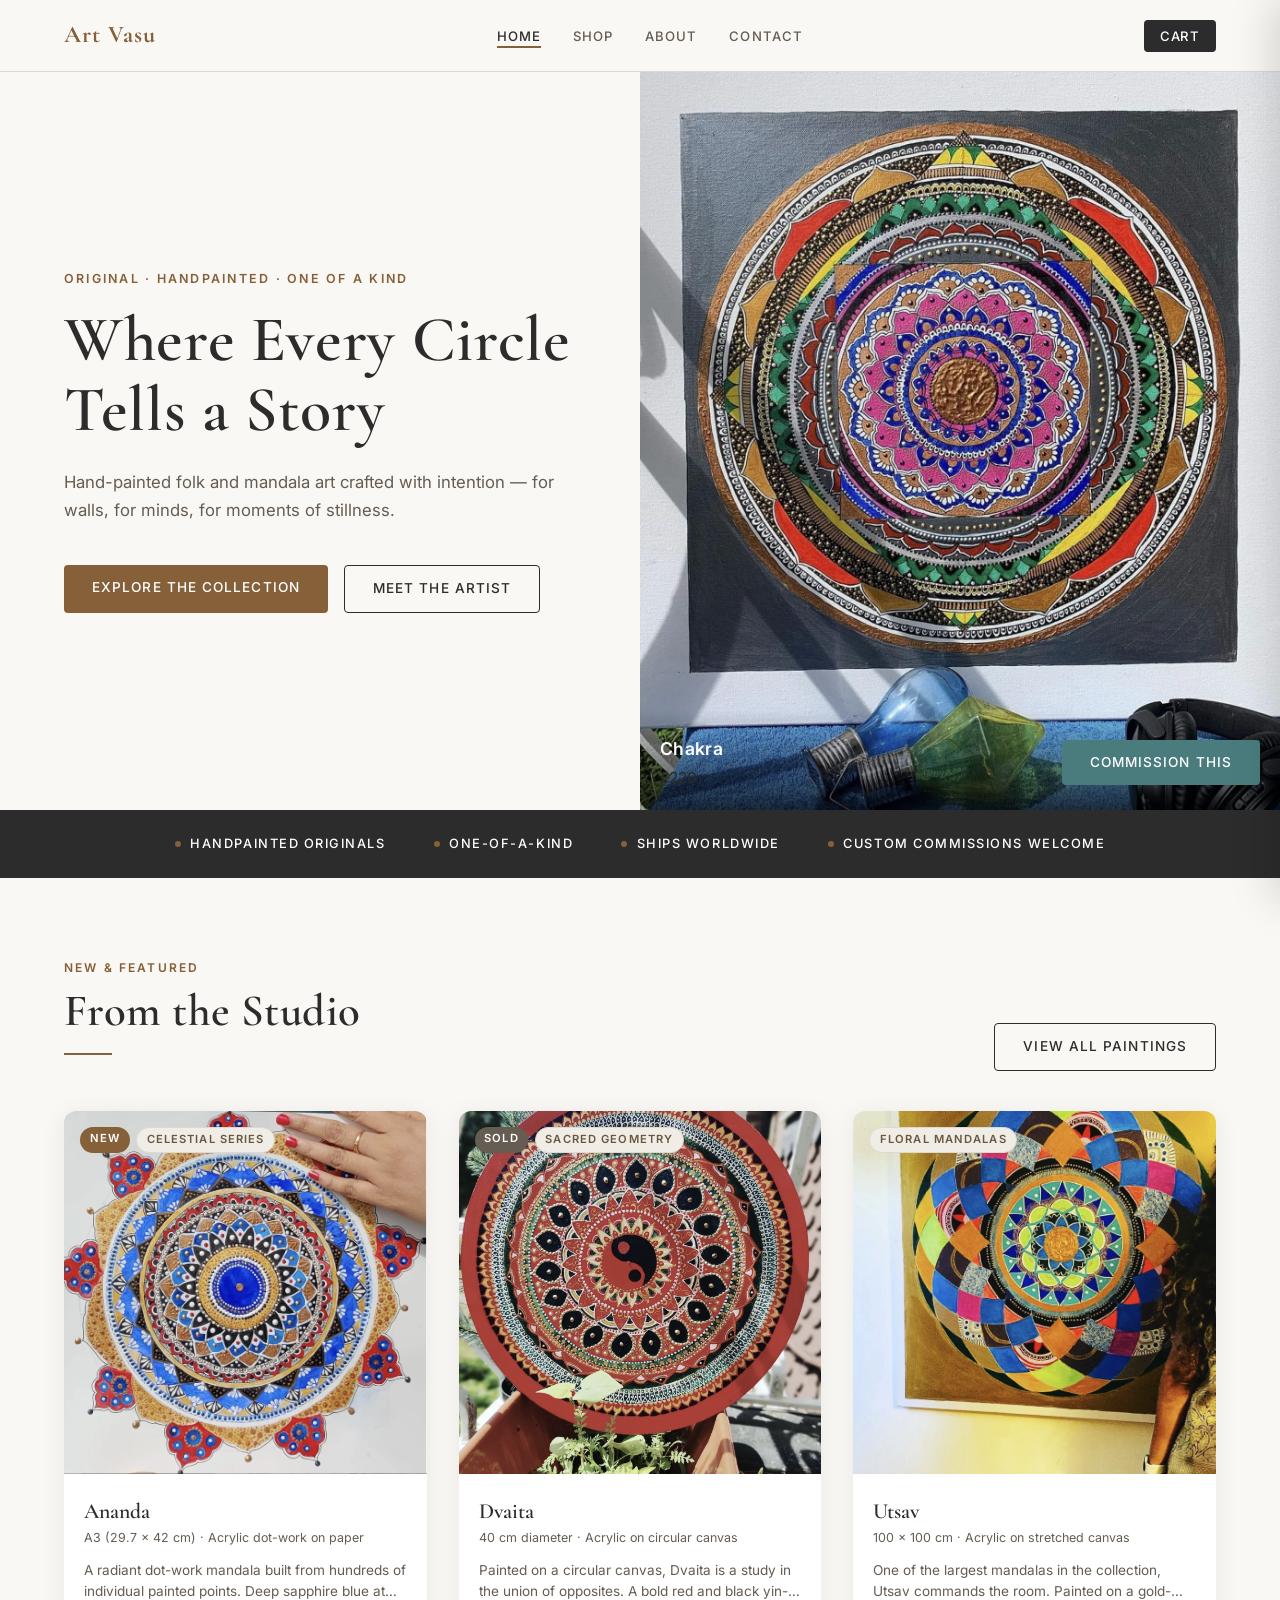
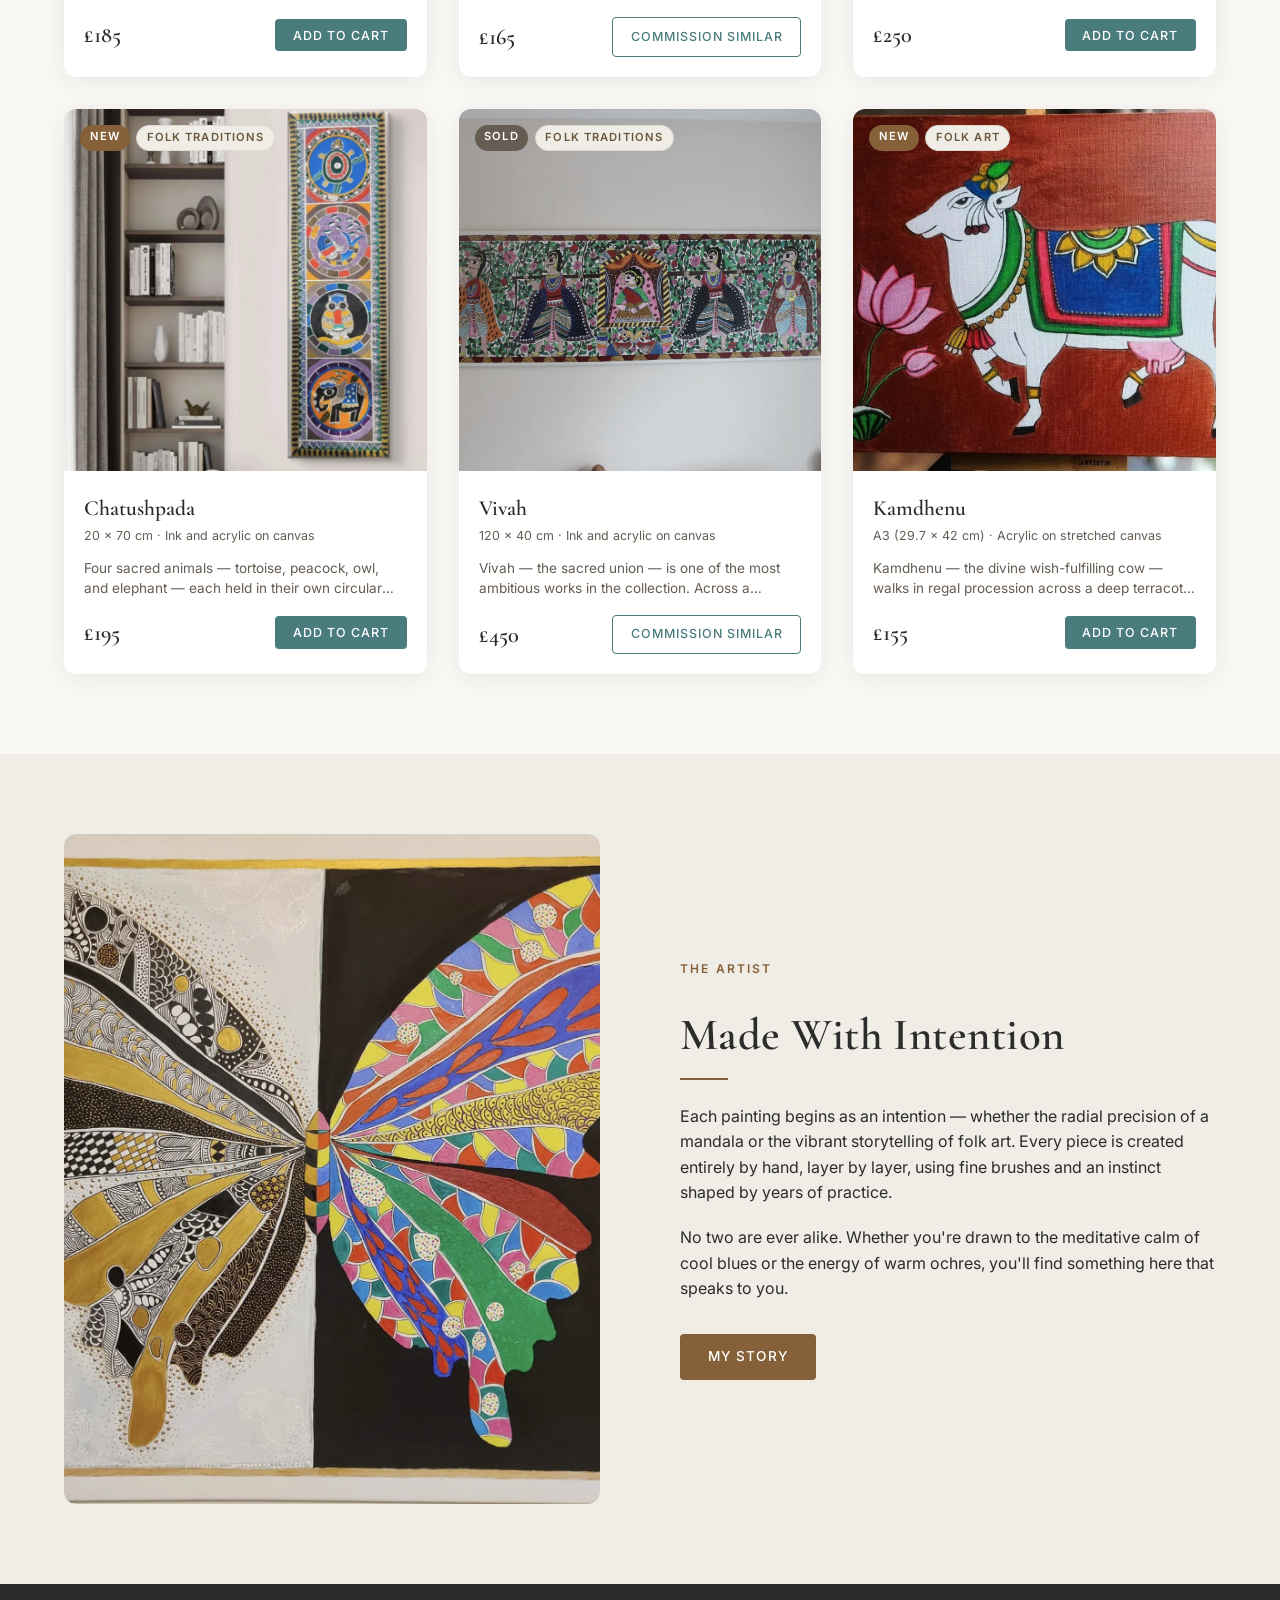
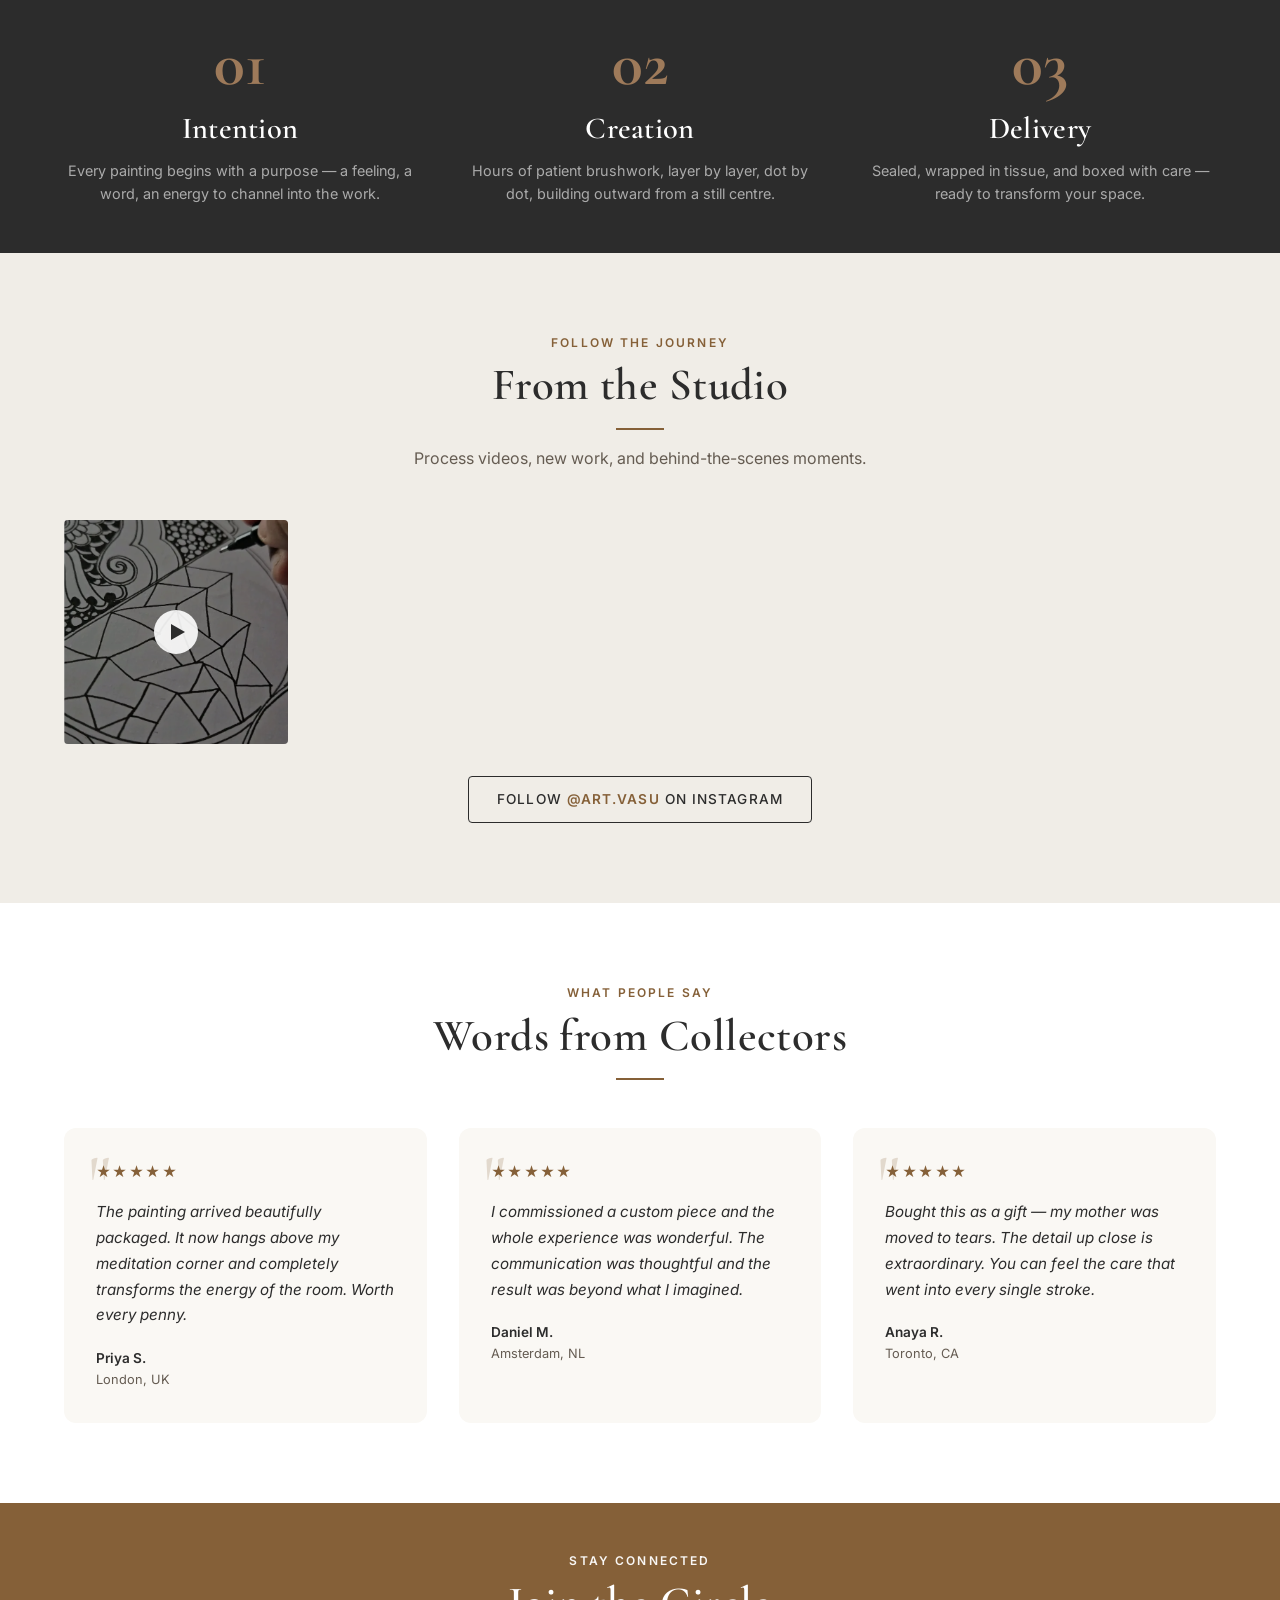
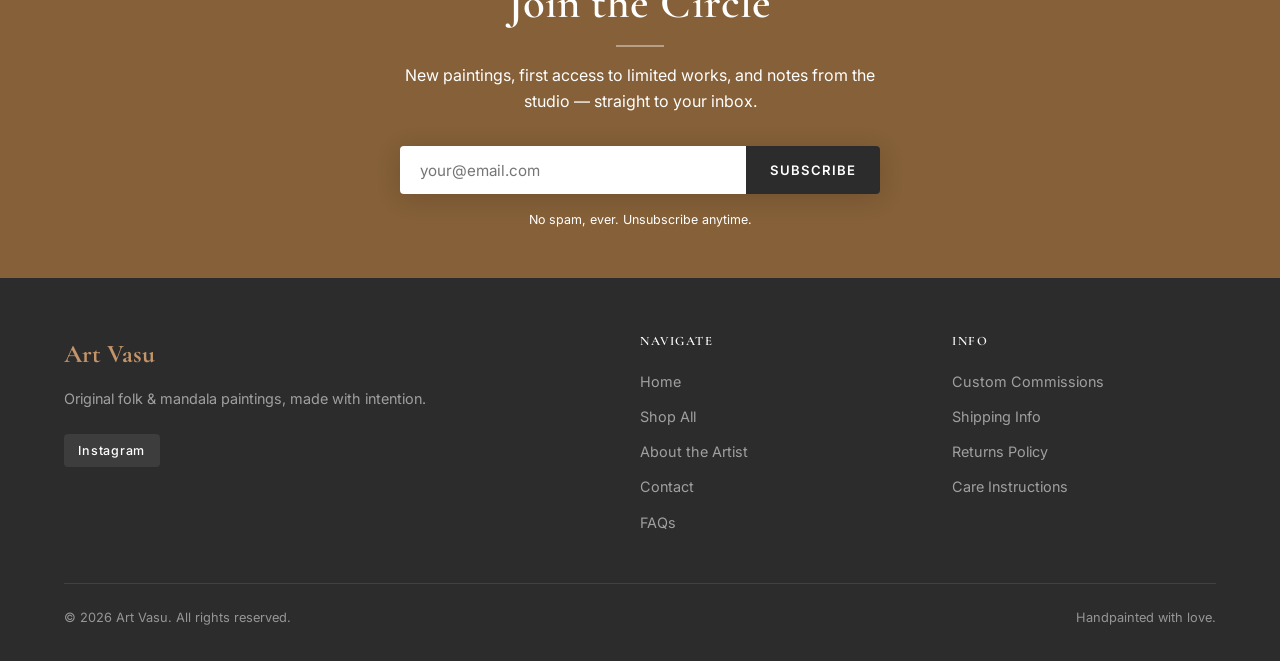
==== commit c58fd6b4: "Add Stripe checkout, migrate CMS auth to GitHub, optimize images and accessibility Wires up server-a" ====
--- a/index.html
+++ b/index.html
@@ -10,7 +10,18 @@
   <link rel="preconnect" href="https://fonts.gstatic.com" crossorigin>
   <link href="https://fonts.googleapis.com/css2?family=Cormorant+Garamond:ital,wght@0,400;0,600;0,700;1,400;1,600&family=Inter:wght@400;500;600&display=swap" rel="stylesheet">
   <link rel="stylesheet" href="css/styles.css">
-  <script src="https://identity.netlify.com/v1/netlify-identity-widget.js"></script>
+  <!-- Hero image is set via CMS (data/home.json hero_image) — update this hint if that changes -->
+  <link rel="preload" as="image" href="images/screenshot-2026-04-28-at-23.25.29.webp" fetchpriority="high">
+  <script type="application/ld+json">
+  {
+    "@context": "https://schema.org/",
+    "@type": "Organization",
+    "name": "Art Vasu",
+    "url": "https://www.artvasu.com/",
+    "logo": "https://www.artvasu.com/favicon.svg",
+    "sameAs": ["https://www.instagram.com/art.vasu/"]
+  }
+  </script>
 </head>
 <body>
 
@@ -45,7 +56,7 @@
   <button class="btn btn-teal" style="margin-top:1rem" onclick="document.querySelector('.nav__mobile').classList.remove('open');document.querySelector('.nav__cart-btn').click()">View Cart</button>
 </div>
 
-<div class="page-content">
+<main class="page-content">
 
   <!-- ─── HERO ───────────────────────────────────────────────── -->
   <section class="hero">
@@ -193,7 +204,7 @@
   <!-- ─── NEWSLETTER ───────────────────────────────────────────── -->
   <section class="section--tight newsletter">
     <div class="container text-center">
-      <p class="section-header__label" style="color:rgba(255,255,255,0.7)">Stay Connected</p>
+      <p class="section-header__label" style="color:rgba(255,255,255,0.95)">Stay Connected</p>
       <h2 id="newsletter-heading">Join the Circle</h2>
       <div class="divider divider--center"></div>
       <p id="newsletter-subtitle">New paintings, first access to limited works, and notes from the studio — straight to your inbox.</p>
@@ -205,7 +216,7 @@
     </div>
   </section>
 
-</div><!-- /page-content -->
+</main><!-- /page-content -->
 
 <!-- ─── FOOTER ───────────────────────────────────────────────── -->
 <footer class="footer">
@@ -219,7 +230,7 @@
         </div>
       </div>
       <div class="footer__col">
-        <h4>Navigate</h4>
+        <h3>Navigate</h3>
         <ul>
           <li><a href="index.html">Home</a></li>
           <li><a href="shop.html">Shop All</a></li>
@@ -229,7 +240,7 @@
         </ul>
       </div>
       <div class="footer__col">
-        <h4>Info</h4>
+        <h3>Info</h3>
         <ul>
           <li><a href="contact.html">Custom Commissions</a></li>
           <li><a href="contact.html#faq">Shipping Info</a></li>
@@ -259,7 +270,12 @@
       <span class="cart-total__label">Total</span>
       <span class="cart-total__amount">£0</span>
     </div>
-    <button class="btn btn-teal cart-checkout-btn" onclick="showToast('Connect a payment provider (Stripe/PayPal) to enable checkout.')">
+    <select class="form-select cart-region" aria-label="Shipping region">
+      <option value="uk">Ship to UK</option>
+      <option value="europe">Ship to Europe</option>
+      <option value="international">Ship internationally</option>
+    </select>
+    <button class="btn btn-teal cart-checkout-btn">
       Proceed to Checkout
     </button>
     <p class="cart-note">Shipping calculated at checkout · Secure payment</p>
@@ -276,6 +292,7 @@
 </div>
 
 <script src="js/main.js"></script>
+<script src="js/checkout.js"></script>
 <script src="js/cms-loader.js"></script>
 <script>
   // Load featured paintings on homepage
@@ -293,7 +310,7 @@
         tags.push(`<span class="tag tag--collection">${p.collection}</span>`);
 
         const imgEl = p.image
-          ? `<img src="${p.image}" alt="${p.title}" class="painting-card__img-photo">`
+          ? `<img src="${p.image}" alt="${p.title}" class="painting-card__img-photo" loading="lazy" decoding="async">`
           : `<div class="painting-card__img-bg" style="background:${p.gradient}"></div>`;
 
         const cartBtn = p.available
@@ -349,7 +366,7 @@
 
       if (item.type === 'video') {
         const thumb = item.thumbnail
-          ? `<img src="${item.thumbnail}" alt="${item.caption || 'Video'}" class="instagram-item__img">`
+          ? `<img src="${item.thumbnail}" alt="${item.caption || 'Video'}" class="instagram-item__img" loading="lazy" decoding="async">`
           : `<div class="instagram-item__bg" style="background:radial-gradient(circle,#4A7C7E,#2C2C2C)"></div>`;
         return `
           <div class="instagram-item instagram-item--video" onclick="openVideoModal('${item.url}')">
@@ -363,7 +380,7 @@
 
       return `
         <div class="instagram-item">
-          <img src="${item.url}" alt="${item.caption || ''}" class="instagram-item__img">
+          <img src="${item.url}" alt="${item.caption || ''}" class="instagram-item__img" loading="lazy" decoding="async">
           ${caption}
         </div>`;
     }).join('');
@@ -412,7 +429,7 @@
     document.getElementById('about-body-2').textContent  = d.about_body_2;
     if (d.about_photo) {
       document.getElementById('about-photo-wrap').innerHTML =
-        `<img src="${d.about_photo}" alt="The Artist" style="width:100%;height:100%;object-fit:cover;border-radius:var(--radius-lg)">`;
+        `<img src="${d.about_photo}" alt="The Artist" style="width:100%;height:100%;object-fit:cover;border-radius:var(--radius-lg)" loading="lazy" decoding="async">`;
     }
     // Process strip
     if (d.process_steps) {
@@ -443,9 +460,9 @@
               </div>
               ${p.available
                 ? `<button class="btn btn-teal hero__painting-overlay-btn" onclick="addToCart(${JSON.stringify(p).replace(/"/g,'&quot;')})">Add to Cart</button>`
-                : `<a href="contact.html" class="btn btn-teal hero__painting-overlay-btn">Commission This</a>`}
+                : `<a href="contact.html?commission=${encodeURIComponent(p.title)}&collection=${encodeURIComponent(p.collection)}&size=${encodeURIComponent(p.size)}&medium=${encodeURIComponent(p.medium)}" class="btn btn-teal hero__painting-overlay-btn">Commission This</a>`}
             </div>` : '';
-          heroWrap.innerHTML = `<img src="${d.hero_image}" alt="${d.hero_title}" style="width:100%;height:100%;object-fit:cover;border-radius:inherit;">${overlayHtml}`;
+          heroWrap.innerHTML = `<img src="${d.hero_image}" alt="${d.hero_title}" fetchpriority="high" style="width:100%;height:100%;object-fit:cover;border-radius:inherit;">${overlayHtml}`;
         });
       }
     }
@@ -471,16 +488,5 @@
     document.getElementById('newsletter-subtitle').textContent = d.newsletter_subtitle;
   });
 </script>
-<script>
-  if (window.netlifyIdentity) {
-    window.netlifyIdentity.on("init", user => {
-      if (!user) {
-        window.netlifyIdentity.on("login", () => {
-          document.location.href = "/admin/";
-        });
-      }
-    });
-  }
-</script>
 </body>
 </html>
--- a/css/styles.css
+++ b/css/styles.css
@@ -10,9 +10,11 @@
   --bg:          #FAF8F4;
   --bg-soft:     #F0EDE7;
   --text:        #2C2C2C;
-  --text-muted:  #7a7165;
-  --taupe:       #8B7355;
-  --terra:       #C4956A;
+  --text-muted:  #655c52; /* darkened for WCAG AA contrast against --bg-soft */
+  --taupe:       #6a583e; /* darkened for WCAG AA contrast against --bg-soft */
+  --terra:       #856038; /* darkened from #C4956A for WCAG AA text contrast on light backgrounds (4.5:1) */
+  --terra-on-dark: #C4956A; /* original terra — already 5.2:1 on --text, use for terra text/accents on dark backgrounds */
+  --terra-on-dark-soft: #DAB48D; /* lighter terra tint for small text on lighter dark surfaces (e.g. translucent cards) */
   --teal:        #4A7C7E;
   --teal-dark:   #356062;
   --white:       #FFFFFF;
@@ -522,10 +524,10 @@
   font-family: 'Cormorant Garamond', serif;
   font-size: 4rem;
   font-weight: 700;
-  color: var(--terra);
+  color: var(--terra-on-dark);
   line-height: 1;
   margin-bottom: 1rem;
-  opacity: 0.6;
+  opacity: 0.75;
 }
 .process-step h3 { color: var(--white); margin-bottom: 0.75rem; }
 .process-step p { color: rgba(255,255,255,0.6); font-size: 0.9rem; margin-inline: auto; }
@@ -654,7 +656,7 @@
   white-space: nowrap;
 }
 .newsletter__btn:hover { background: #444; }
-.newsletter__note { font-size: 0.78rem; color: rgba(255,255,255,0.7); margin-top: 1rem; }
+.newsletter__note { font-size: 0.78rem; color: rgba(255,255,255,0.95); margin-top: 1rem; }
 
 /* ─── FOOTER ─────────────────────────────────────────────────── */
 .footer {
@@ -676,7 +678,7 @@
   font-weight: 700;
   margin-bottom: 0.75rem;
 }
-.footer__brand-name span { color: var(--terra); }
+.footer__brand-name span { color: var(--terra-on-dark); }
 .footer__tagline { font-size: 0.9rem; color: rgba(255,255,255,0.55); margin-bottom: 1.5rem; }
 
 .footer__socials { display: flex; gap: 0.75rem; flex-wrap: wrap; }
@@ -692,7 +694,7 @@
 }
 .footer__social-link:hover { background: var(--terra); }
 
-.footer__col h4 {
+.footer__col h3 {
   color: var(--white);
   font-size: 0.8rem;
   font-weight: 600;
@@ -713,7 +715,7 @@
   flex-wrap: wrap;
   gap: 0.5rem;
   font-size: 0.8rem;
-  color: rgba(255,255,255,0.4);
+  color: rgba(255,255,255,0.5);
 }
 
 /* ─── CART SIDEBAR ───────────────────────────────────────────── */
@@ -837,6 +839,7 @@
   font-weight: 700;
   color: var(--terra);
 }
+.cart-region { margin-bottom: 0.75rem; }
 .cart-checkout-btn { width: 100%; padding: 1rem; font-size: 0.9rem; border-radius: var(--radius); }
 .cart-note { text-align: center; font-size: 0.75rem; color: var(--text-muted); margin-top: 0.75rem; }
 
@@ -1033,7 +1036,7 @@
   font-size: 0.72rem;
   letter-spacing: 0.14em;
   text-transform: uppercase;
-  color: var(--terra);
+  color: var(--terra-on-dark-soft);
   font-weight: 600;
   margin-bottom: 0.5rem;
 }
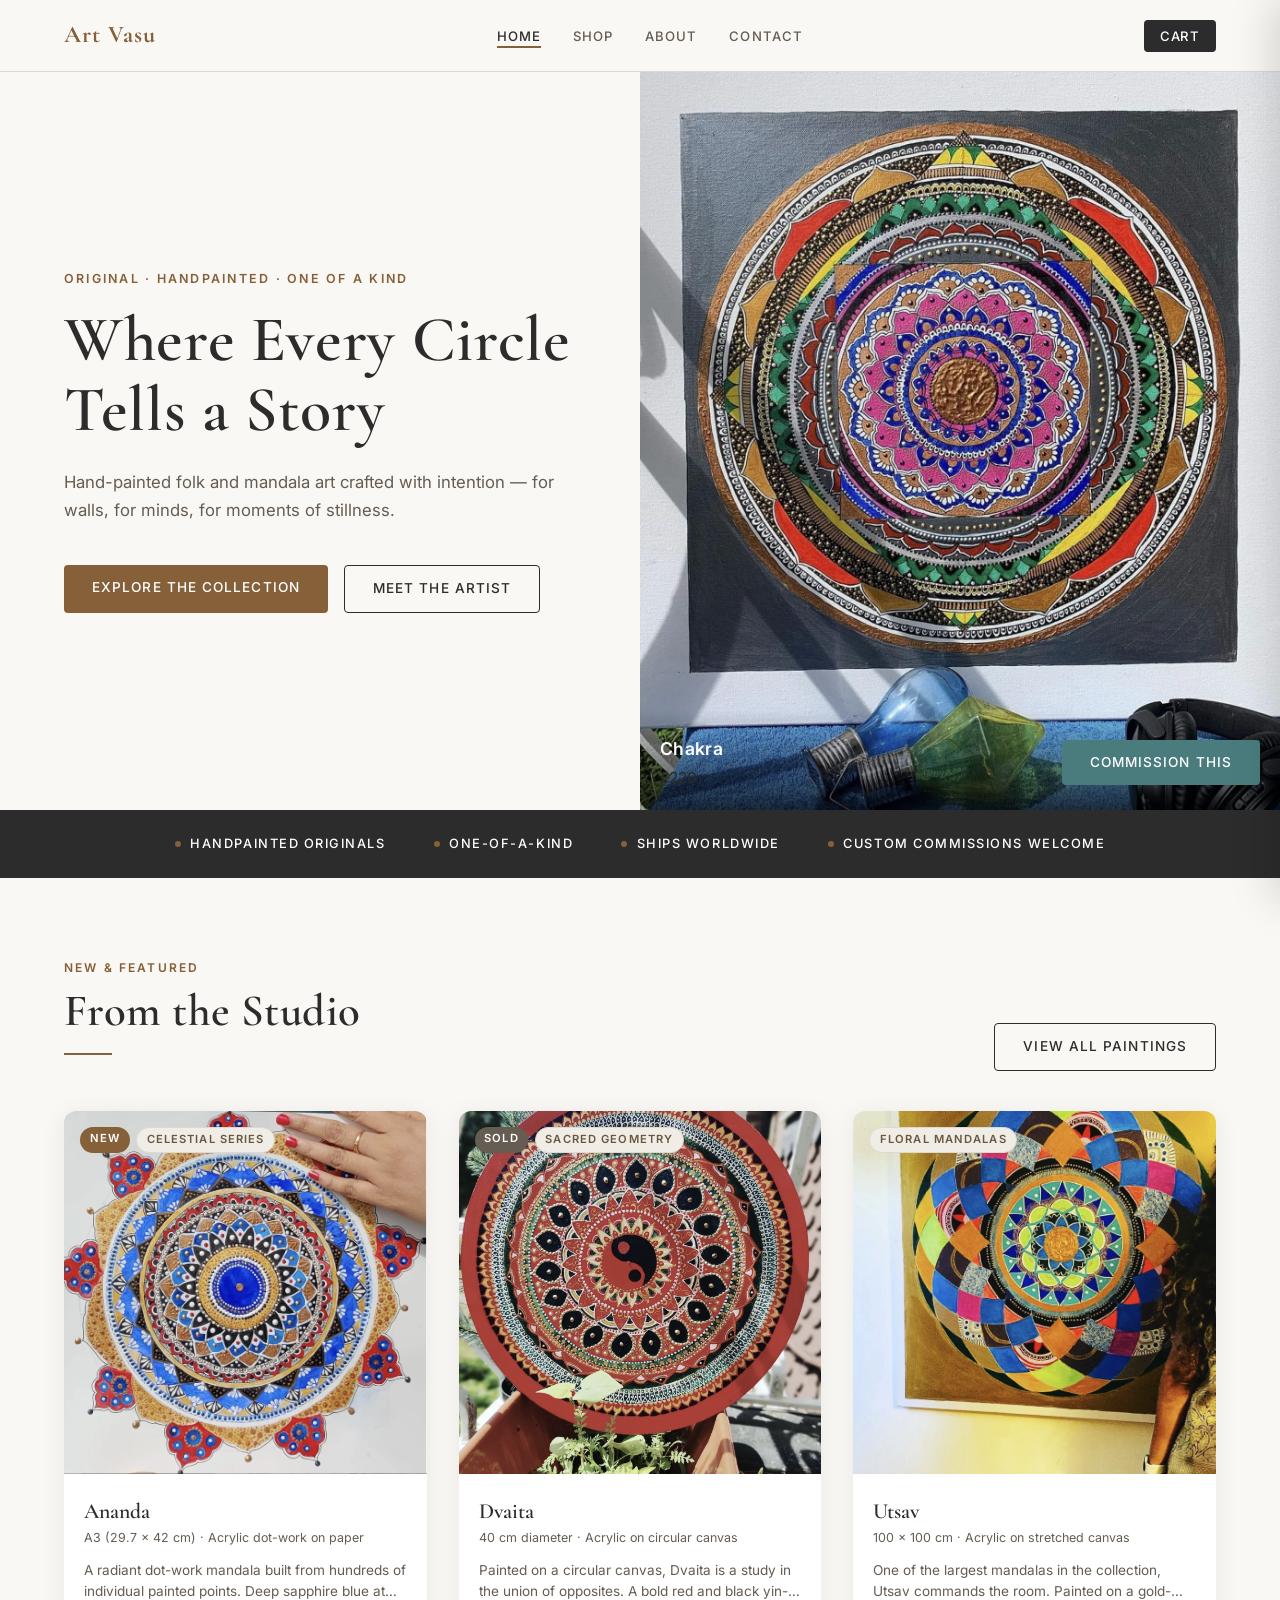
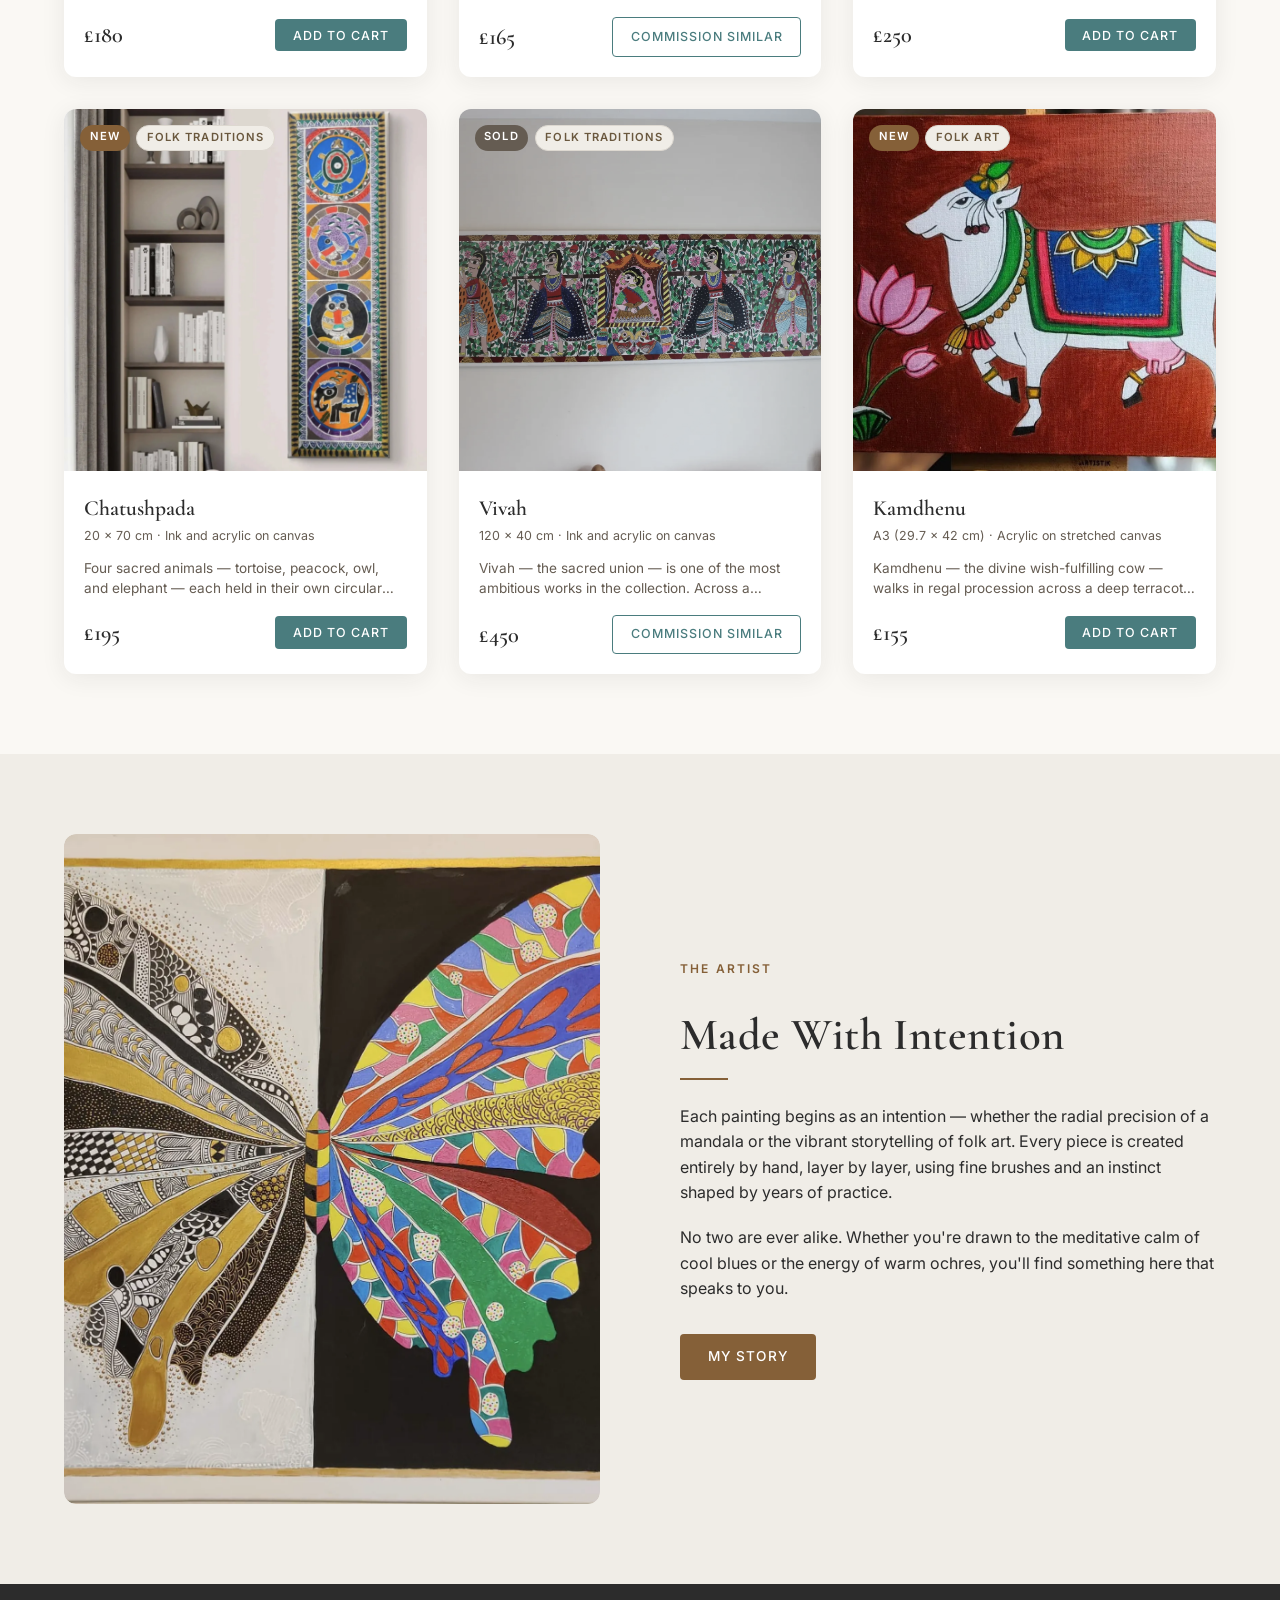
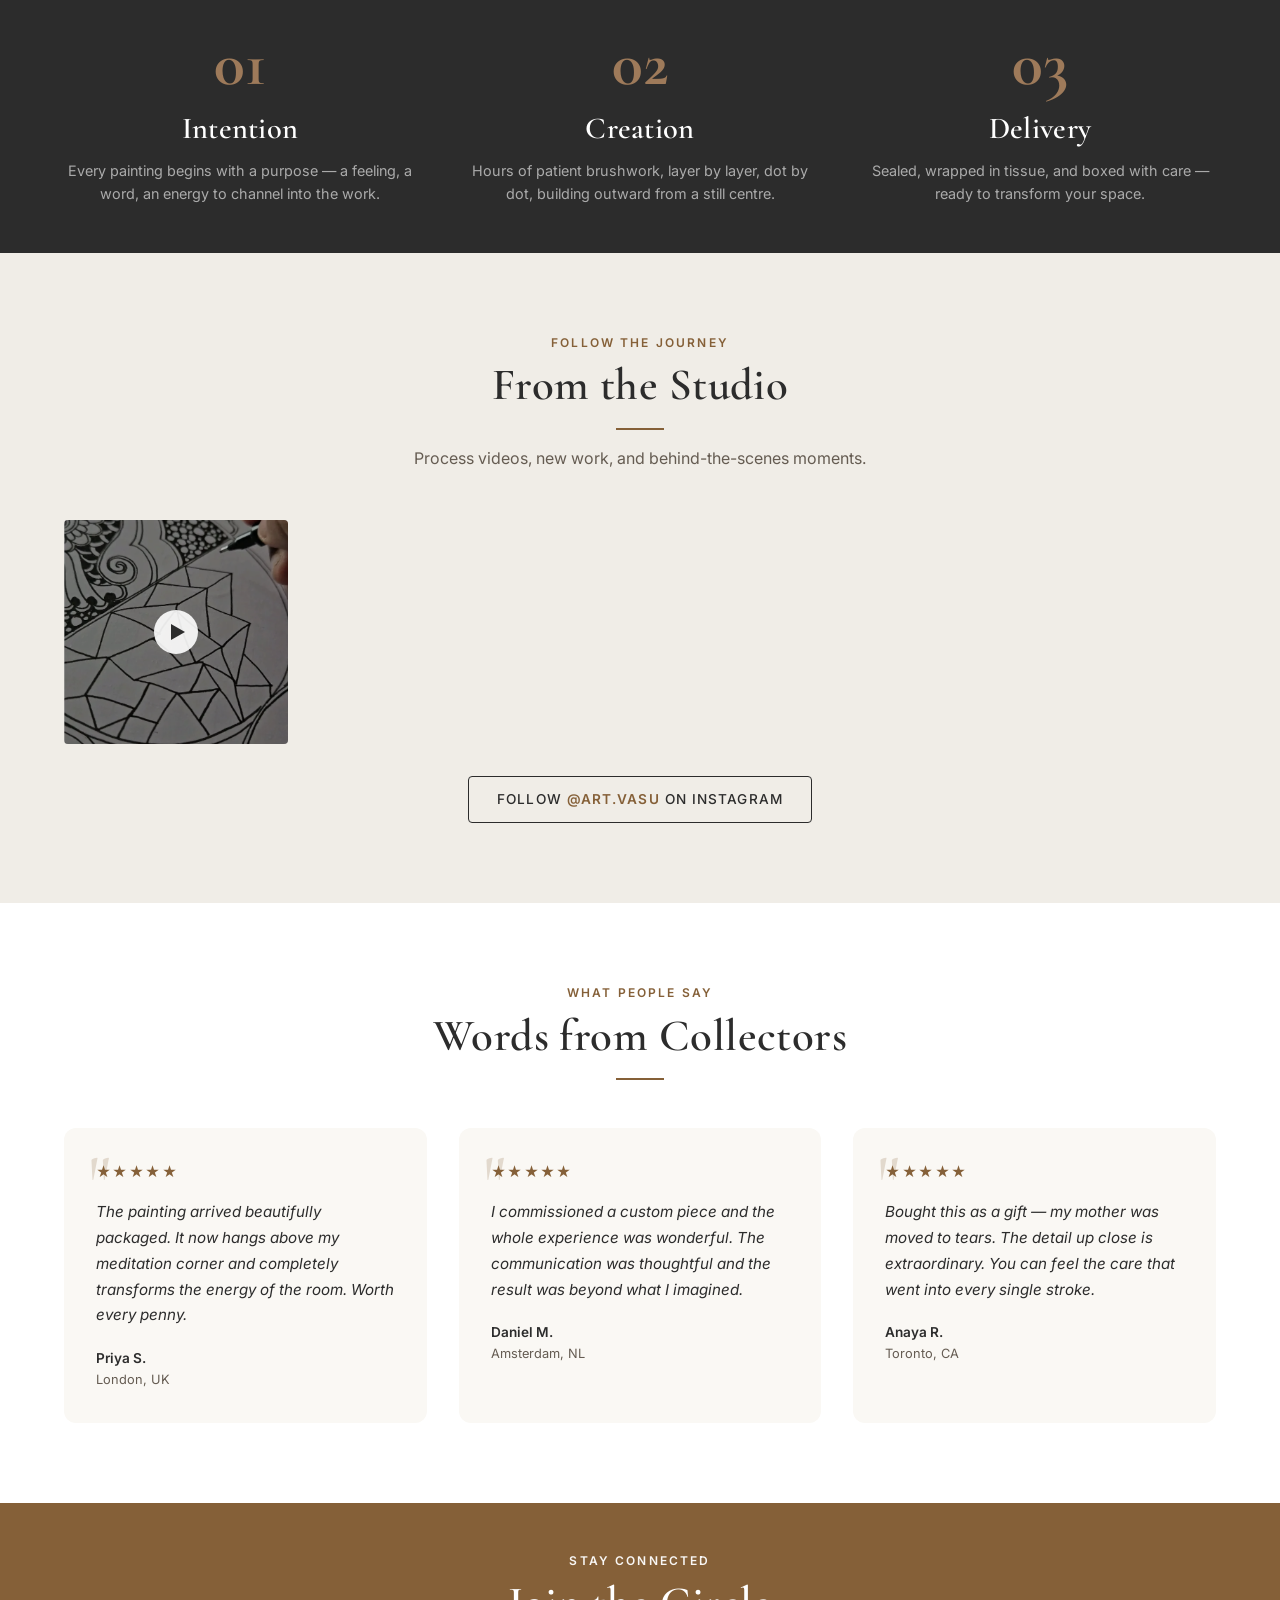
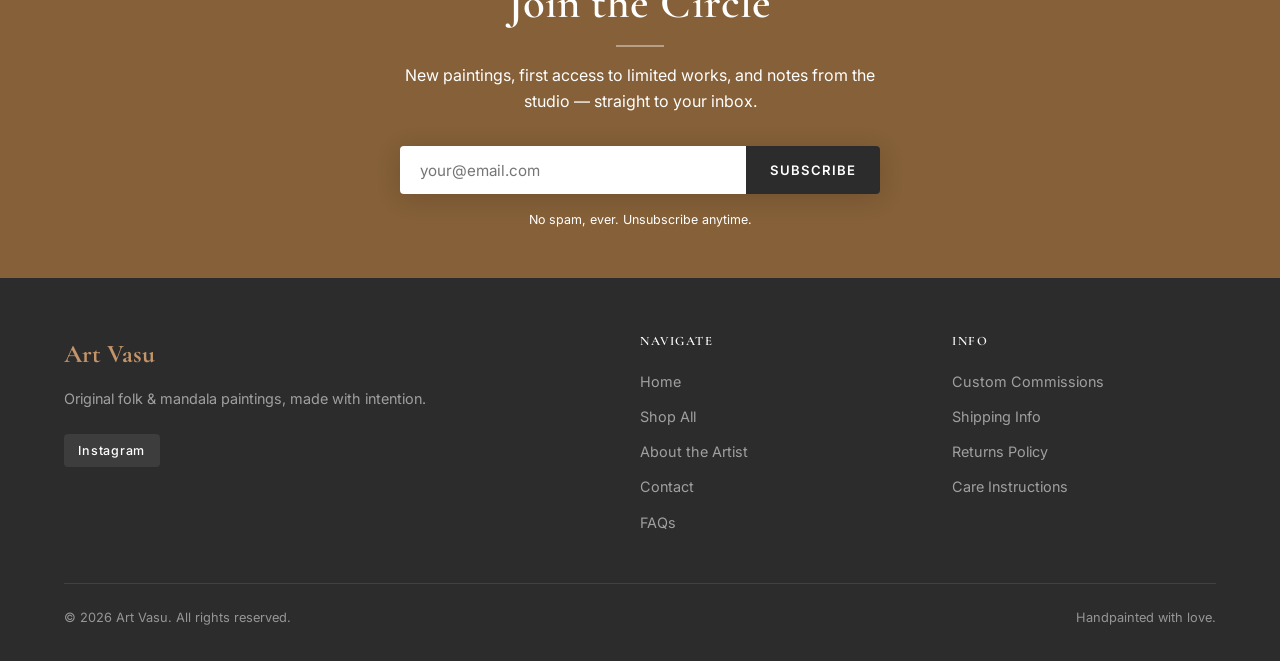
==== commit 73afce53: "Escape CMS-editable content before rendering via innerHTML All painting/page content flowing from da" ====
--- a/index.html
+++ b/index.html
@@ -17,8 +17,8 @@
     "@context": "https://schema.org/",
     "@type": "Organization",
     "name": "Art Vasu",
-    "url": "https://www.artvasu.com/",
-    "logo": "https://www.artvasu.com/favicon.svg",
+    "url": "https://artvasu.com/",
+    "logo": "https://artvasu.com/favicon.svg",
     "sameAs": ["https://www.instagram.com/art.vasu/"]
   }
   </script>
@@ -307,11 +307,11 @@
         const tags = [];
         if (p.new && p.available) tags.push(`<span class="tag tag--new">New</span>`);
         if (!p.available) tags.push(`<span class="tag tag--sold">Sold</span>`);
-        tags.push(`<span class="tag tag--collection">${p.collection}</span>`);
+        tags.push(`<span class="tag tag--collection">${escapeHtml(p.collection)}</span>`);
 
         const imgEl = p.image
-          ? `<img src="${p.image}" alt="${p.title}" class="painting-card__img-photo" loading="lazy" decoding="async">`
-          : `<div class="painting-card__img-bg" style="background:${p.gradient}"></div>`;
+          ? `<img src="${escapeHtml(p.image)}" alt="${escapeHtml(p.title)}" class="painting-card__img-photo" loading="lazy" decoding="async">`
+          : `<div class="painting-card__img-bg" style="background:${escapeHtml(p.gradient)}"></div>`;
 
         const cartBtn = p.available
           ? `<button class="btn btn-teal painting-card__btn" onclick="addToCart(${JSON.stringify(p).replace(/"/g,'&quot;')})">Add to Cart</button>`
@@ -324,9 +324,9 @@
               <div class="painting-card__tags">${tags.join('')}</div>
             </div>
             <div class="painting-card__body">
-              <a href="painting.html?id=${p.id}" class="painting-card__title-link">${p.title}</a>
-              <div class="painting-card__meta">${p.size} · ${p.medium}</div>
-              <div class="painting-card__inspiration">${p.inspiration}</div>
+              <a href="painting.html?id=${p.id}" class="painting-card__title-link">${escapeHtml(p.title)}</a>
+              <div class="painting-card__meta">${escapeHtml(p.size)} · ${escapeHtml(p.medium)}</div>
+              <div class="painting-card__inspiration">${escapeHtml(p.inspiration)}</div>
               <div class="painting-card__footer">
                 <div class="painting-card__price">£${p.price}</div>
                 ${cartBtn}
@@ -362,14 +362,14 @@
 
     grid.innerHTML = items.map(item => {
       const caption = item.caption
-        ? `<div class="instagram-item__caption">${item.caption}</div>` : '';
+        ? `<div class="instagram-item__caption">${escapeHtml(item.caption)}</div>` : '';
 
       if (item.type === 'video') {
         const thumb = item.thumbnail
-          ? `<img src="${item.thumbnail}" alt="${item.caption || 'Video'}" class="instagram-item__img" loading="lazy" decoding="async">`
+          ? `<img src="${escapeHtml(item.thumbnail)}" alt="${escapeHtml(item.caption || 'Video')}" class="instagram-item__img" loading="lazy" decoding="async">`
           : `<div class="instagram-item__bg" style="background:radial-gradient(circle,#4A7C7E,#2C2C2C)"></div>`;
         return `
-          <div class="instagram-item instagram-item--video" onclick="openVideoModal('${item.url}')">
+          <div class="instagram-item instagram-item--video" onclick="openVideoModal(${JSON.stringify(item.url).replace(/"/g,'&quot;')})">
             ${thumb}
             <div class="instagram-item__play-overlay">
               <div class="instagram-item__play-icon"></div>
@@ -380,7 +380,7 @@
 
       return `
         <div class="instagram-item">
-          <img src="${item.url}" alt="${item.caption || ''}" class="instagram-item__img" loading="lazy" decoding="async">
+          <img src="${escapeHtml(item.url)}" alt="${escapeHtml(item.caption || '')}" class="instagram-item__img" loading="lazy" decoding="async">
           ${caption}
         </div>`;
     }).join('');
@@ -418,7 +418,7 @@
     // Value strip
     if (d.value_strip) {
       document.getElementById('value-strip-inner').innerHTML =
-        d.value_strip.map(item => `<div class="value-item"><div class="value-item__dot"></div>${item}</div>`).join('');
+        d.value_strip.map(item => `<div class="value-item"><div class="value-item__dot"></div>${escapeHtml(item)}</div>`).join('');
     }
     // Featured section header
     document.getElementById('featured-label').textContent   = d.featured_label;
@@ -429,7 +429,7 @@
     document.getElementById('about-body-2').textContent  = d.about_body_2;
     if (d.about_photo) {
       document.getElementById('about-photo-wrap').innerHTML =
-        `<img src="${d.about_photo}" alt="The Artist" style="width:100%;height:100%;object-fit:cover;border-radius:var(--radius-lg)" loading="lazy" decoding="async">`;
+        `<img src="${escapeHtml(d.about_photo)}" alt="The Artist" style="width:100%;height:100%;object-fit:cover;border-radius:var(--radius-lg)" loading="lazy" decoding="async">`;
     }
     // Process strip
     if (d.process_steps) {
@@ -437,8 +437,8 @@
         d.process_steps.map((s, i) => `
           <div class="process-step">
             <div class="process-step__number">${String(i + 1).padStart(2, '0')}</div>
-            <h3>${s.title}</h3>
-            <p>${s.text}</p>
+            <h3>${escapeHtml(s.title)}</h3>
+            <p>${escapeHtml(s.text)}</p>
           </div>`).join('');
     }
     // Hero image (if set)
@@ -455,14 +455,14 @@
           const overlayHtml = p ? `
             <div class="hero__painting-overlay">
               <div class="hero__painting-overlay-info">
-                <span class="hero__painting-overlay-title">${p.title}</span>
+                <span class="hero__painting-overlay-title">${escapeHtml(p.title)}</span>
                 <span class="hero__painting-overlay-price">£${p.price}</span>
               </div>
               ${p.available
                 ? `<button class="btn btn-teal hero__painting-overlay-btn" onclick="addToCart(${JSON.stringify(p).replace(/"/g,'&quot;')})">Add to Cart</button>`
                 : `<a href="contact.html?commission=${encodeURIComponent(p.title)}&collection=${encodeURIComponent(p.collection)}&size=${encodeURIComponent(p.size)}&medium=${encodeURIComponent(p.medium)}" class="btn btn-teal hero__painting-overlay-btn">Commission This</a>`}
             </div>` : '';
-          heroWrap.innerHTML = `<img src="${d.hero_image}" alt="${d.hero_title}" fetchpriority="high" style="width:100%;height:100%;object-fit:cover;border-radius:inherit;">${overlayHtml}`;
+          heroWrap.innerHTML = `<img src="${escapeHtml(d.hero_image)}" alt="${escapeHtml(d.hero_title)}" fetchpriority="high" style="width:100%;height:100%;object-fit:cover;border-radius:inherit;">${overlayHtml}`;
         });
       }
     }
@@ -478,9 +478,9 @@
         d.testimonials.map(t => `
           <div class="testimonial">
             <div class="testimonial__stars">★★★★★</div>
-            <p class="testimonial__text">${t.text}</p>
-            <div class="testimonial__author">${t.author}</div>
-            <div class="testimonial__location">${t.location}</div>
+            <p class="testimonial__text">${escapeHtml(t.text)}</p>
+            <div class="testimonial__author">${escapeHtml(t.author)}</div>
+            <div class="testimonial__location">${escapeHtml(t.location)}</div>
           </div>`).join('');
     }
     // Newsletter
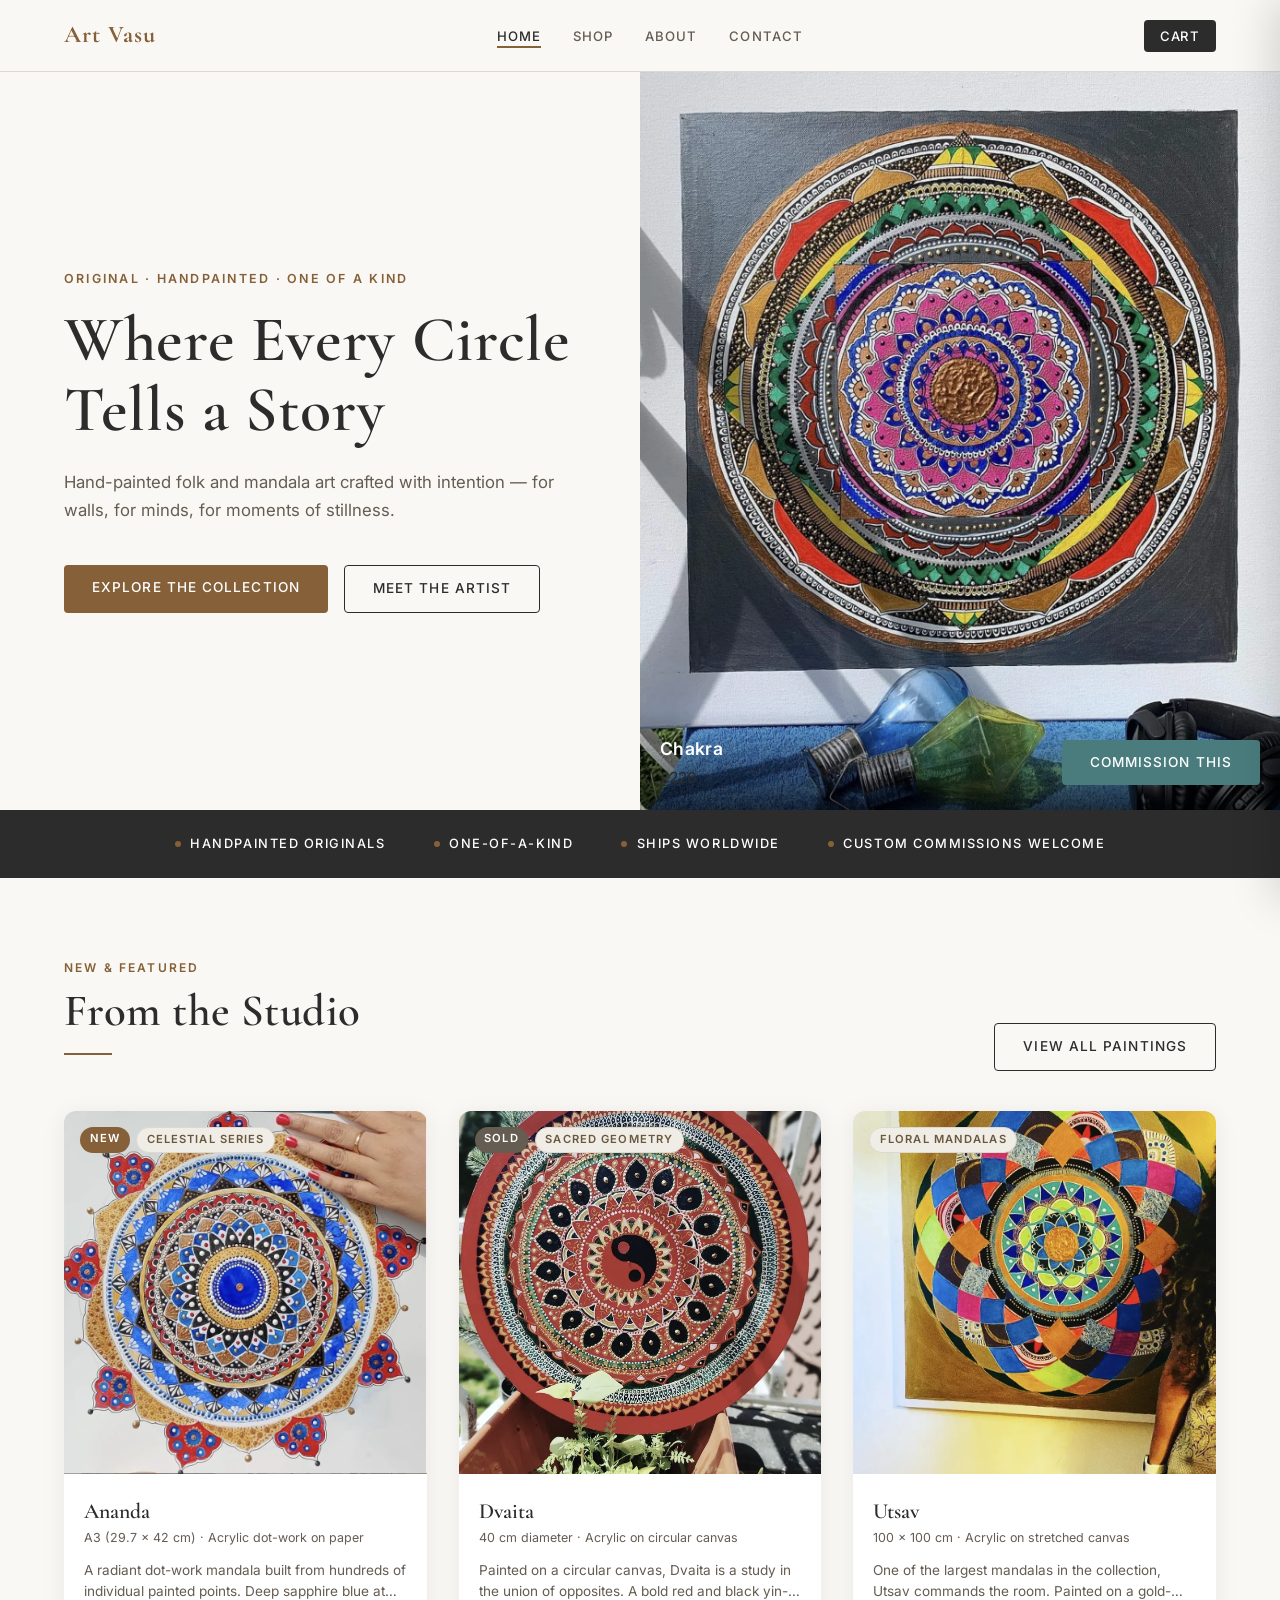
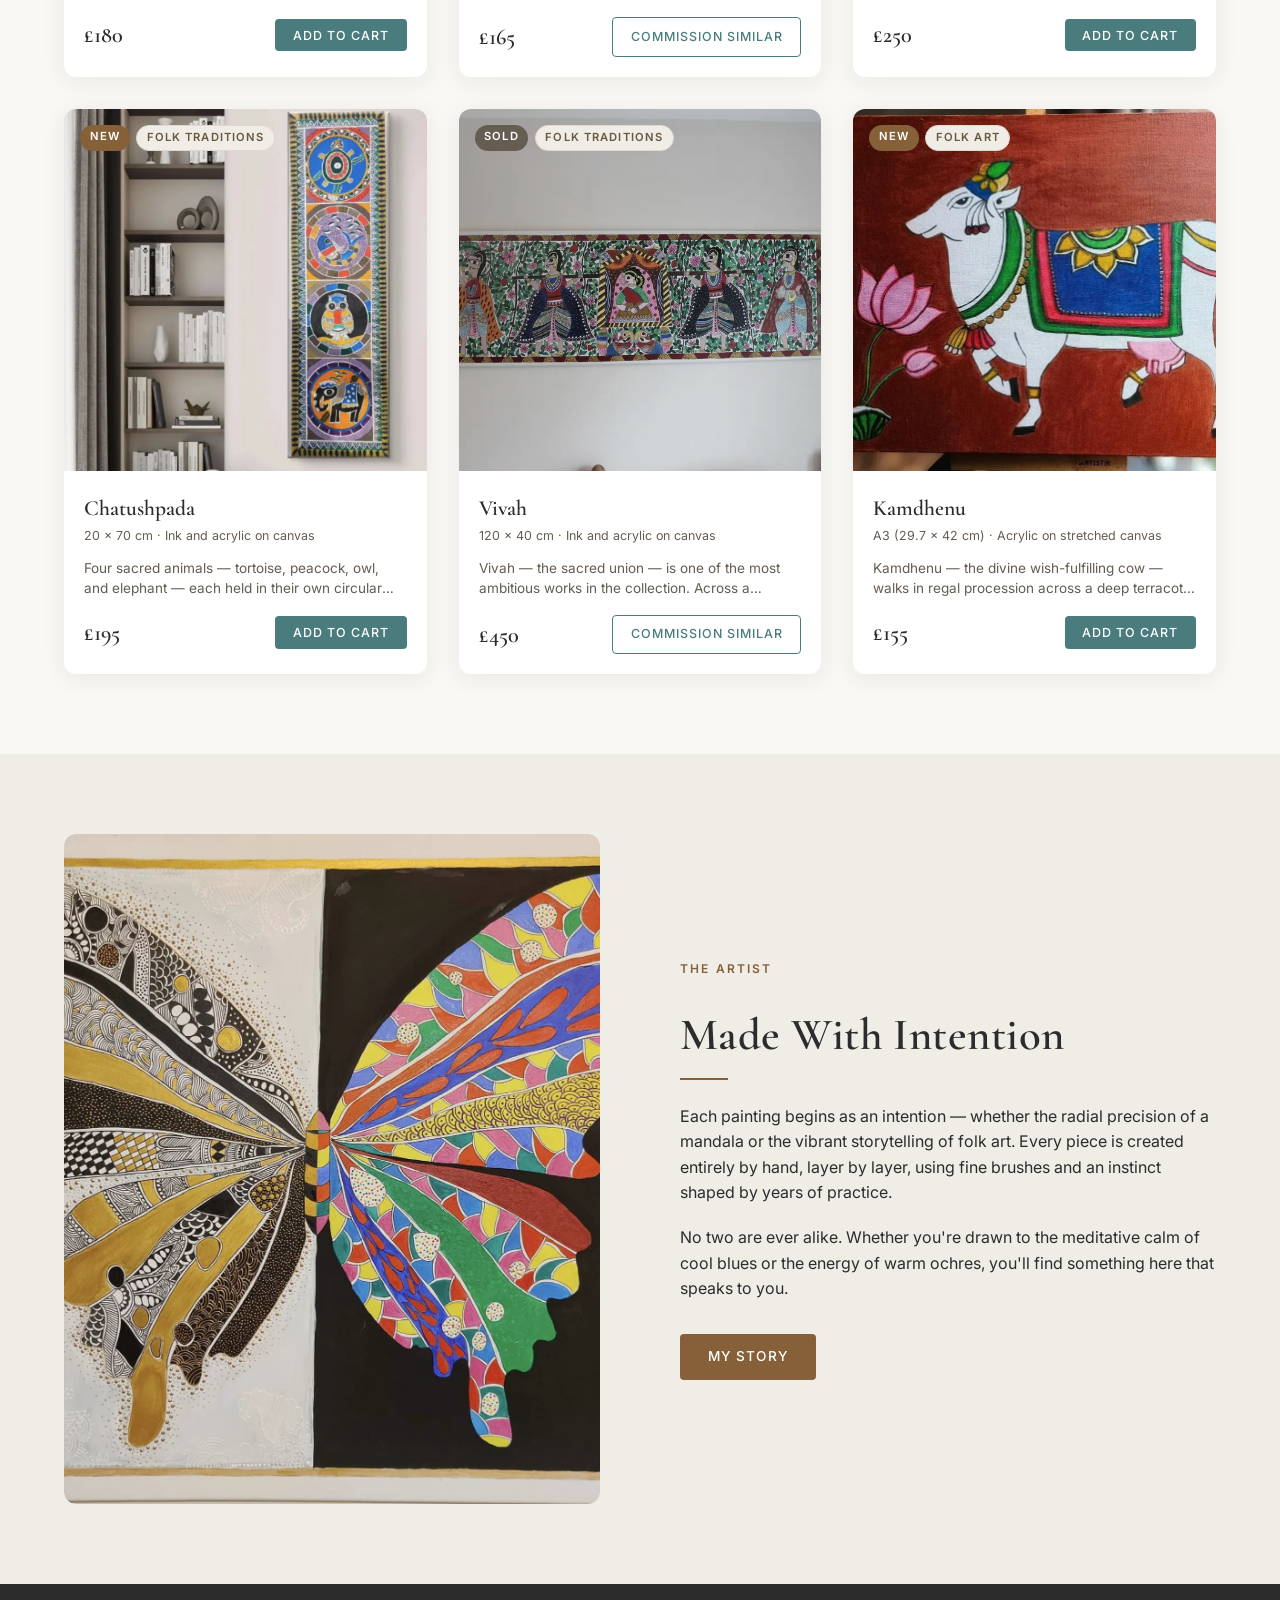
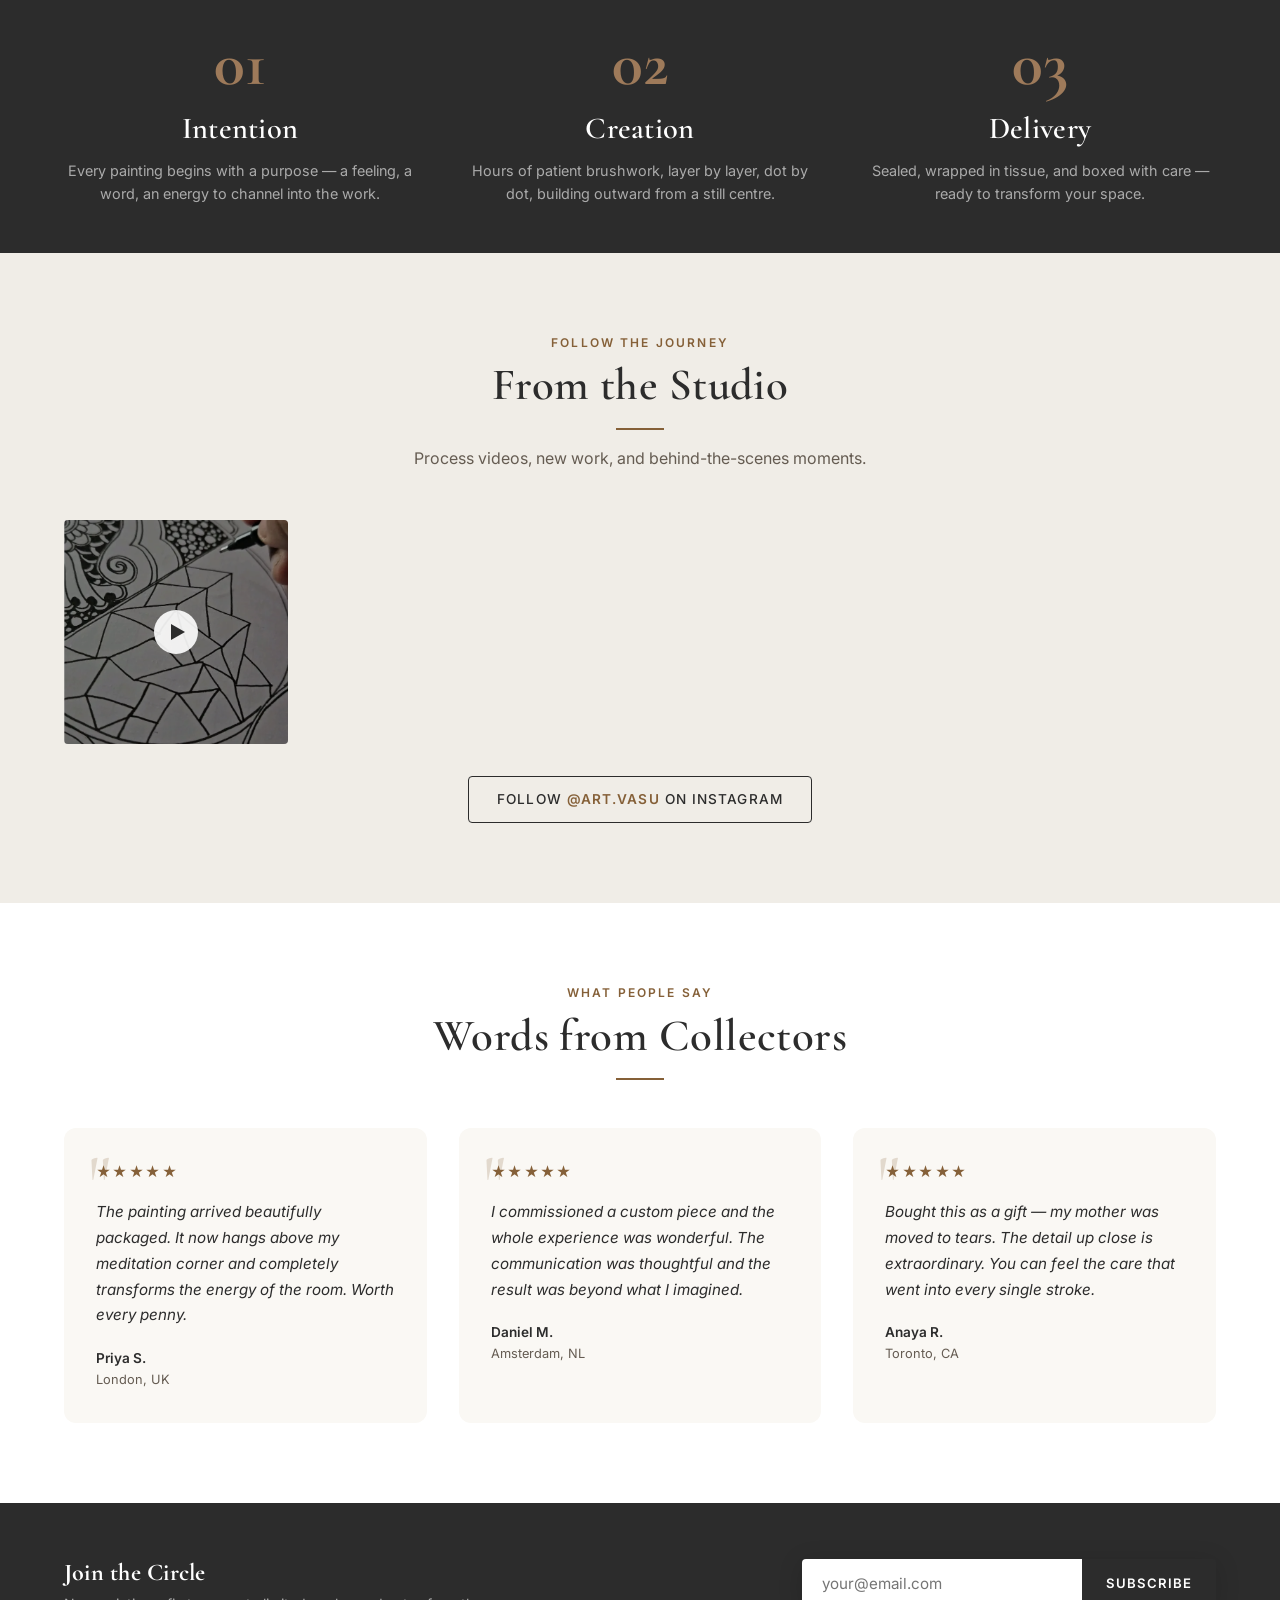
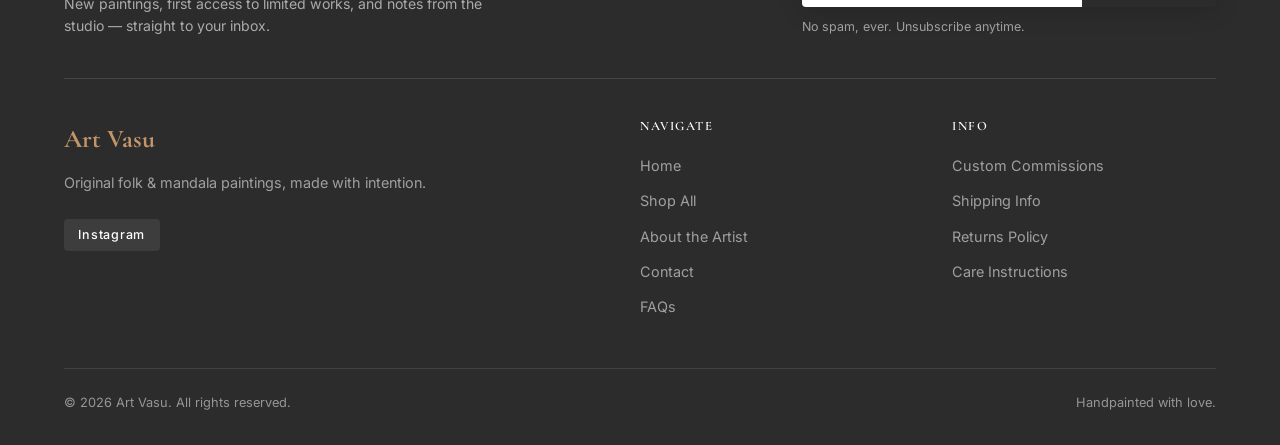
==== commit 255fae81: "Fix mobile performance: render-blocking fonts and oversized thumbnails Two issues found in a Lightho" ====
--- a/index.html
+++ b/index.html
@@ -2,13 +2,37 @@
 <html lang="en">
 <head>
   <meta charset="UTF-8">
+  <!-- Google Analytics (GA4) -->
+  <script async src="https://www.googletagmanager.com/gtag/js?id=G-ZEGNK92KSB"></script>
+  <script>
+    window.dataLayer = window.dataLayer || [];
+    function gtag(){dataLayer.push(arguments);}
+    gtag('js', new Date());
+    gtag('config', 'G-ZEGNK92KSB');
+  </script>
   <meta name="viewport" content="width=device-width, initial-scale=1.0">
   <link rel="icon" type="image/svg+xml" href="favicon.svg">
   <title>Art Vasu — Hand-Painted Folk & Mandala Art</title>
   <meta name="description" content="Original hand-painted folk and mandala paintings by Vasu. One-of-a-kind art for your home. Ships worldwide.">
+  <link rel="canonical" href="https://artvasu.com/">
+  <meta property="og:type" content="website">
+  <meta property="og:site_name" content="Art Vasu">
+  <meta property="og:title" content="Art Vasu — Hand-Painted Folk & Mandala Art">
+  <meta property="og:description" content="Original hand-painted folk and mandala paintings by Vasu. One-of-a-kind art for your home. Ships worldwide.">
+  <meta property="og:url" content="https://artvasu.com/">
+  <meta property="og:image" content="https://artvasu.com/images/screenshot-2026-04-28-at-23.25.29.webp">
+  <meta name="twitter:card" content="summary_large_image">
+  <meta name="twitter:title" content="Art Vasu — Hand-Painted Folk & Mandala Art">
+  <meta name="twitter:description" content="Original hand-painted folk and mandala paintings by Vasu. One-of-a-kind art for your home. Ships worldwide.">
+  <meta name="twitter:image" content="https://artvasu.com/images/screenshot-2026-04-28-at-23.25.29.webp">
   <link rel="preconnect" href="https://fonts.googleapis.com">
   <link rel="preconnect" href="https://fonts.gstatic.com" crossorigin>
-  <link href="https://fonts.googleapis.com/css2?family=Cormorant+Garamond:ital,wght@0,400;0,600;0,700;1,400;1,600&family=Inter:wght@400;500;600&display=swap" rel="stylesheet">
+  <link rel="preload" as="style" href="https://fonts.googleapis.com/css2?family=Cormorant+Garamond:ital,wght@0,400;0,600;0,700;1,400;1,600&family=Inter:wght@400;500;600&display=swap" id="font-preload">
+  <script>
+    // Load the Google Fonts stylesheet without blocking first paint.
+    document.getElementById('font-preload').addEventListener('load', function() { this.rel = 'stylesheet'; });
+  </script>
+  <noscript><link href="https://fonts.googleapis.com/css2?family=Cormorant+Garamond:ital,wght@0,400;0,600;0,700;1,400;1,600&family=Inter:wght@400;500;600&display=swap" rel="stylesheet"></noscript>
   <link rel="stylesheet" href="css/styles.css">
   <!-- Hero image is set via CMS (data/home.json hero_image) — update this hint if that changes -->
   <link rel="preload" as="image" href="images/screenshot-2026-04-28-at-23.25.29.webp" fetchpriority="high">
@@ -201,26 +225,24 @@
     </div>
   </section>
 
-  <!-- ─── NEWSLETTER ───────────────────────────────────────────── -->
-  <section class="section--tight newsletter">
-    <div class="container text-center">
-      <p class="section-header__label" style="color:rgba(255,255,255,0.95)">Stay Connected</p>
-      <h2 id="newsletter-heading">Join the Circle</h2>
-      <div class="divider divider--center"></div>
-      <p id="newsletter-subtitle">New paintings, first access to limited works, and notes from the studio — straight to your inbox.</p>
-      <form class="newsletter__form">
-        <input type="email" class="newsletter__input" placeholder="your@email.com" required>
-        <button type="submit" class="newsletter__btn">Subscribe</button>
-      </form>
-      <p class="newsletter__note">No spam, ever. Unsubscribe anytime.</p>
-    </div>
-  </section>
-
 </main><!-- /page-content -->
 
 <!-- ─── FOOTER ───────────────────────────────────────────────── -->
 <footer class="footer">
   <div class="container">
+    <div class="footer__newsletter">
+      <div class="footer__newsletter-text">
+        <h3 id="newsletter-heading">Join the Circle</h3>
+        <p id="newsletter-subtitle">New paintings, first access to limited works, and notes from the studio — straight to your inbox.</p>
+      </div>
+      <div>
+        <form class="newsletter__form">
+          <input type="email" class="newsletter__input" placeholder="your@email.com" required>
+          <button type="submit" class="newsletter__btn">Subscribe</button>
+        </form>
+        <p class="newsletter__note">No spam, ever. Unsubscribe anytime.</p>
+      </div>
+    </div>
     <div class="footer__inner">
       <div>
         <div class="footer__brand-name"><span>Art Vasu</span></div>
@@ -310,7 +332,7 @@
         tags.push(`<span class="tag tag--collection">${escapeHtml(p.collection)}</span>`);
 
         const imgEl = p.image
-          ? `<img src="${escapeHtml(p.image)}" alt="${escapeHtml(p.title)}" class="painting-card__img-photo" loading="lazy" decoding="async">`
+          ? `<img src="${escapeHtml(thumbSrc(p.image))}" srcset="${escapeHtml(thumbSrc(p.image))} 900w, ${escapeHtml(p.image)} 1600w" sizes="(max-width: 480px) 90vw, (max-width: 1024px) 45vw, 320px" alt="${escapeHtml(p.title)}" class="painting-card__img-photo" loading="lazy" decoding="async">`
           : `<div class="painting-card__img-bg" style="background:${escapeHtml(p.gradient)}"></div>`;
 
         const cartBtn = p.available
--- a/css/styles.css
+++ b/css/styles.css
@@ -665,6 +665,28 @@
   padding-block: 3.5rem 2rem;
 }
 
+.footer__newsletter {
+  display: flex;
+  align-items: center;
+  justify-content: space-between;
+  gap: 2rem;
+  flex-wrap: wrap;
+  padding-bottom: 2.5rem;
+  margin-bottom: 2.5rem;
+  border-bottom: 1px solid rgba(255,255,255,0.12);
+}
+.footer__newsletter-text { max-width: 420px; }
+.footer__newsletter-text h3 {
+  font-family: 'Cormorant Garamond', serif;
+  font-size: 1.5rem;
+  font-weight: 700;
+  color: var(--white);
+  margin-bottom: 0.4rem;
+}
+.footer__newsletter-text p { font-size: 0.88rem; color: rgba(255,255,255,0.6); }
+.footer__newsletter .newsletter__form { margin: 0; flex: 1; min-width: 280px; max-width: 420px; }
+.footer__newsletter .newsletter__note { text-align: left; margin-top: 0.6rem; color: rgba(255,255,255,0.55); }
+
 .footer__inner {
   display: grid;
   grid-template-columns: 2fr 1fr 1fr;
@@ -1189,6 +1211,8 @@
   .paintings-grid { grid-template-columns: repeat(auto-fill, minmax(240px, 1fr)); gap: 1.25rem; }
   .testimonials-grid { grid-template-columns: 1fr; }
   .footer__inner { grid-template-columns: 1fr; gap: 2rem; }
+  .footer__newsletter { flex-direction: column; align-items: flex-start; text-align: left; }
+  .footer__newsletter .newsletter__form { max-width: 100%; }
   /* Mobile filter toggle */
   .filter-toggle-btn {
     display: flex;
